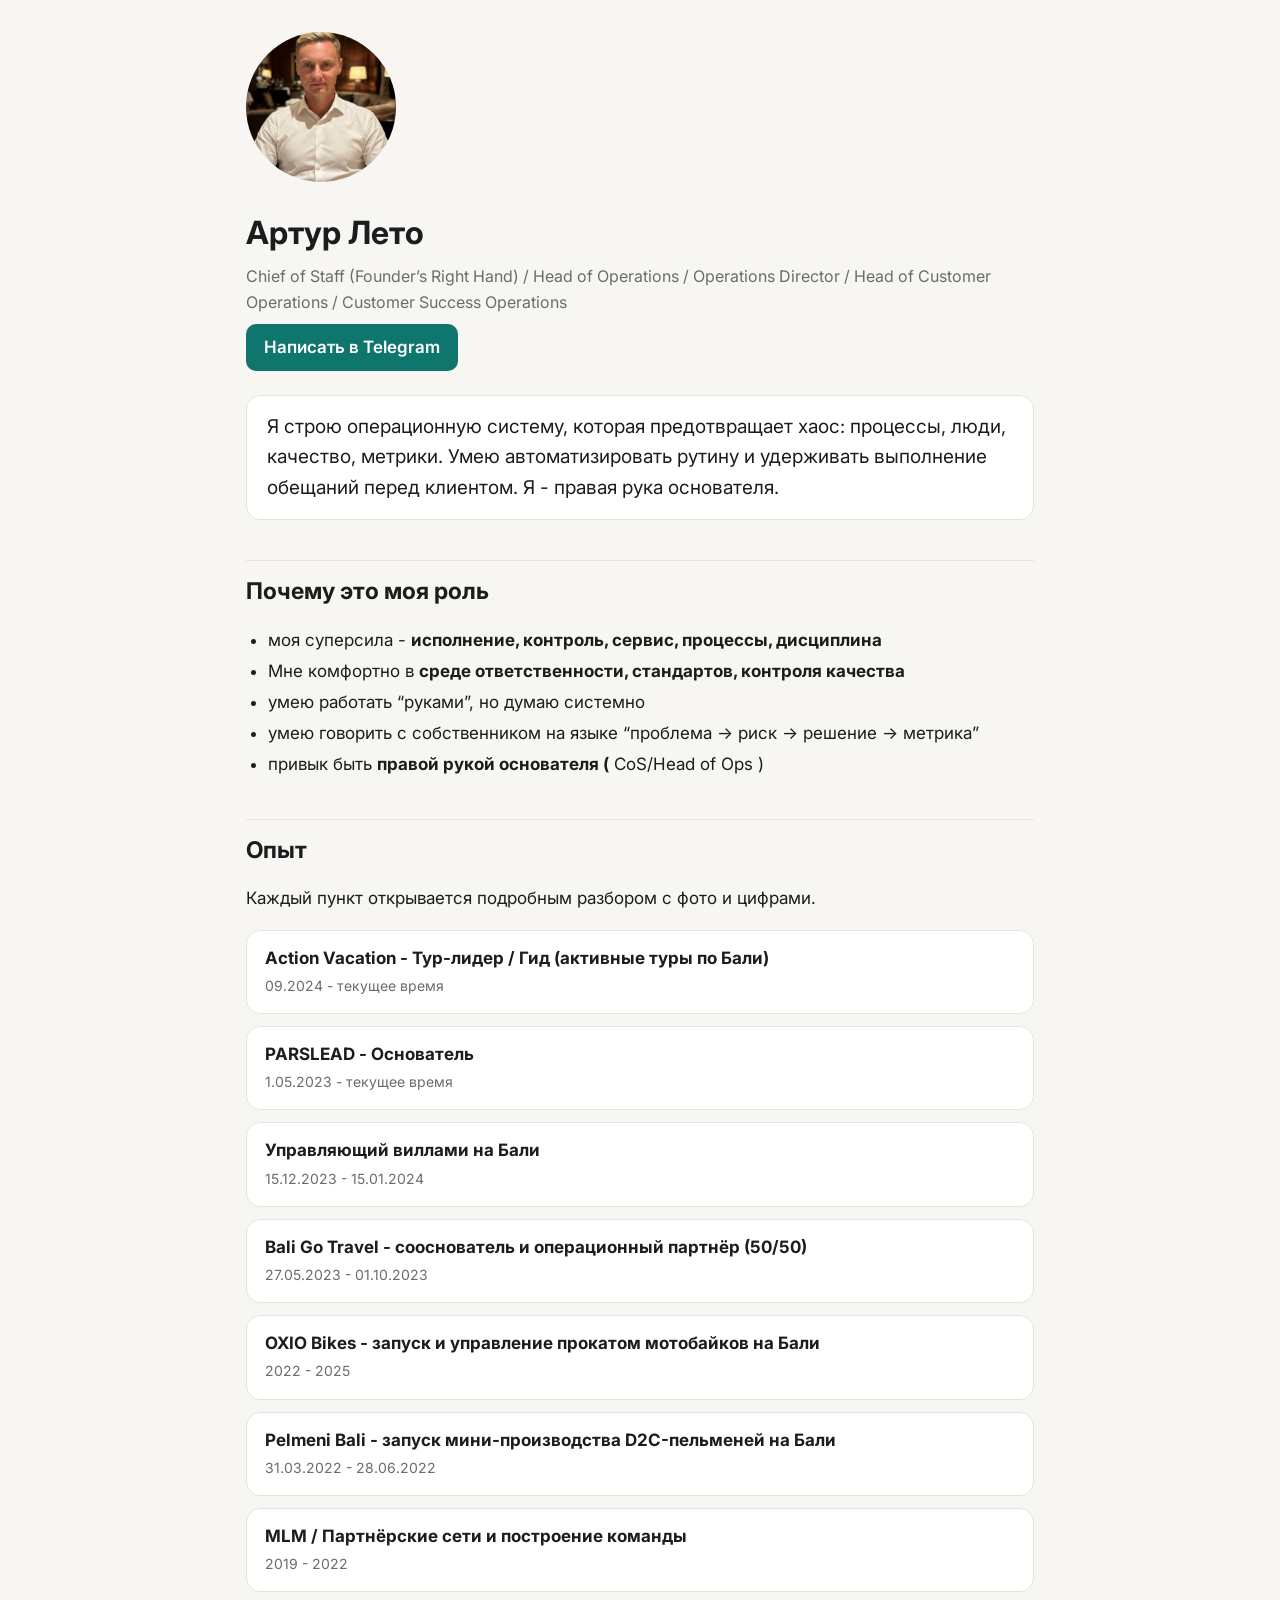
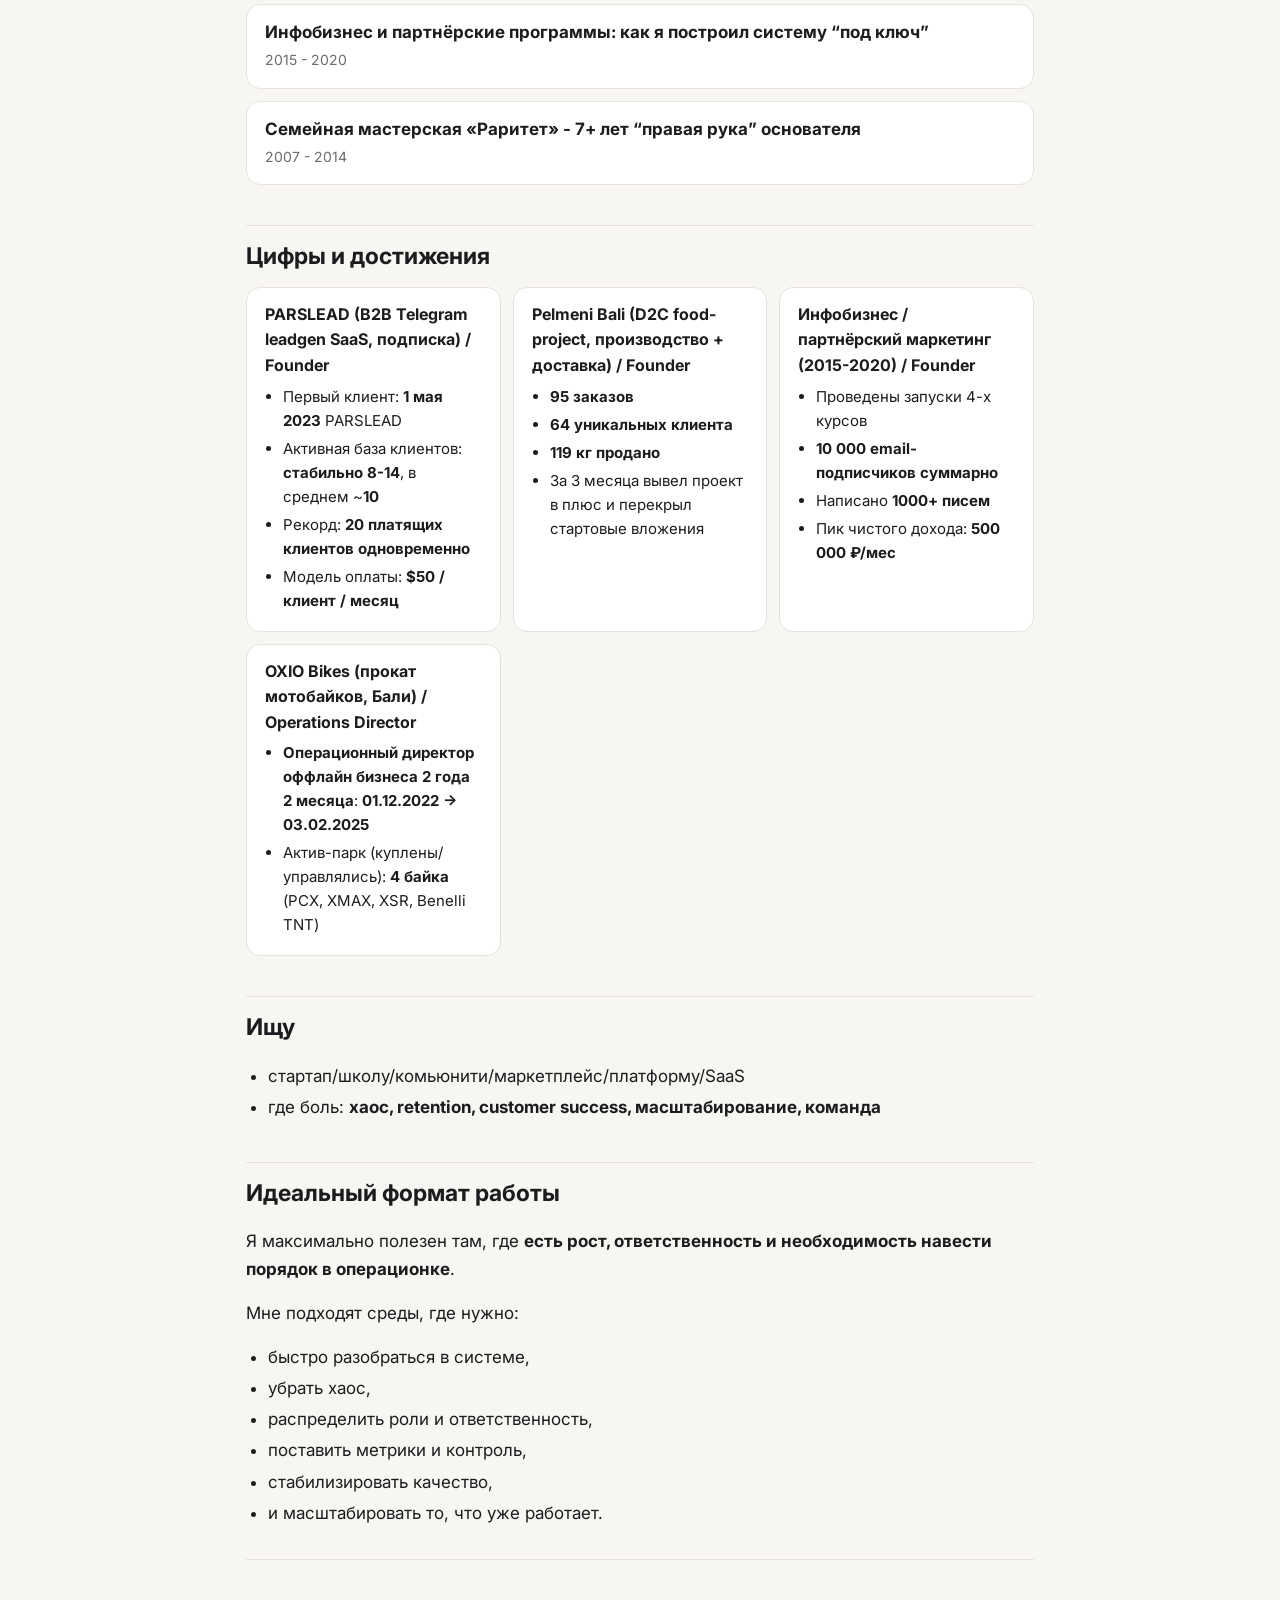
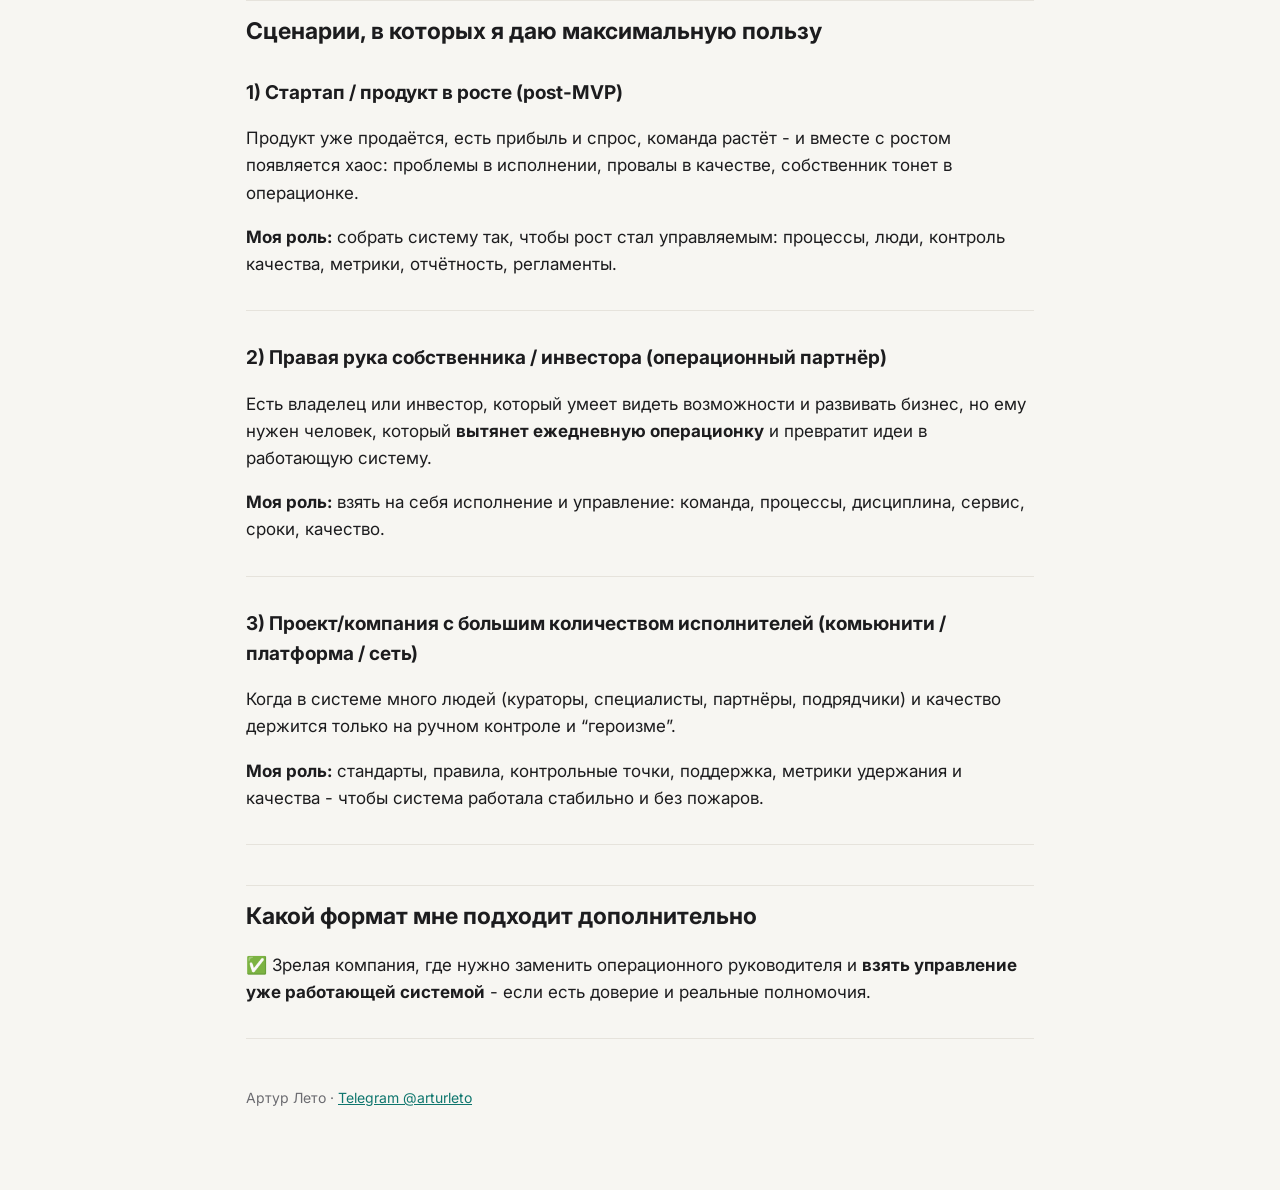
==== index.html @ 4fe7050a "Резюме Артура Лето: первая версия из Notion Co-Authored-By: Claude Opus 5.5 <noreply@anthropic.com>" ====
<!doctype html>
<html lang="ru"><head><meta charset="utf-8">
<meta name="viewport" content="width=device-width,initial-scale=1">
<meta name="robots" content="noindex,nofollow">
<title>Артур Лето · резюме</title>
<link rel="preconnect" href="https://fonts.googleapis.com">
<link href="https://fonts.googleapis.com/css2?family=Inter:wght@400;600;700&display=swap" rel="stylesheet">
<link rel="stylesheet" href="style.css">
</head><body><div class="wrap">

<div class="hero"><img src="img/photo.jpg" alt="Артур Лето">
<div><h1>Артур Лето</h1><div class="role">Chief of Staff (Founder’s Right Hand) / Head of Operations / Operations Director / Head of Customer Operations / Customer Success Operations</div>
<a class="btn" href="https://t.me/arturleto" target="_blank" rel="noopener">Написать в Telegram</a></div></div>
<p class="lead">Я строю операционную систему, которая предотвращает хаос: процессы, люди, качество, метрики. Умею автоматизировать рутину и удерживать выполнение обещаний перед клиентом. Я - правая рука основателя.</p>
<h2>Почему это моя роль</h2>
<ul>
<li>моя суперсила - <strong>исполнение, контроль, сервис, процессы, дисциплина</strong></li>
<li>Мне комфортно в <strong>среде ответственности, стандартов, контроля качества</strong></li>
<li>умею работать “руками”, но думаю системно</li>
<li>умею говорить с собственником на языке “проблема → риск → решение → метрика”</li>
<li>привык быть <strong>правой рукой основателя (</strong> CoS/Head of Ops )</li>
</ul>
<h2>Опыт</h2>
<p class="role">Каждый пункт открывается подробным разбором с фото и цифрами.</p>
<div class="cards"><a class="card" href="exp/action-vacation.html"><b>Action Vacation - Тур-лидер / Гид (активные туры по Бали)</b><span>09.2024 - текущее время</span></a><a class="card" href="exp/parslead.html"><b>PARSLEAD - Основатель</b><span>1.05.2023 - текущее время</span></a><a class="card" href="exp/villas.html"><b>Управляющий виллами на Бали</b><span>15.12.2023 - 15.01.2024</span></a><a class="card" href="exp/bali-go.html"><b>Bali Go Travel - сооснователь и операционный партнёр (50/50)</b><span>27.05.2023 - 01.10.2023</span></a><a class="card" href="exp/oxio-bikes.html"><b>OXIO Bikes - запуск и управление прокатом мотобайков на Бали</b><span>2022 - 2025</span></a><a class="card" href="exp/pelmeni.html"><b>Pelmeni Bali - запуск мини-производства D2C-пельменей на Бали</b><span>31.03.2022 - 28.06.2022</span></a><a class="card" href="exp/mlm.html"><b>MLM / Партнёрские сети и построение команды</b><span>2019 - 2022</span></a><a class="card" href="exp/infobiz.html"><b>Инфобизнес и партнёрские программы: как я построил систему “под ключ”</b><span>2015 - 2020</span></a><a class="card" href="exp/raritet.html"><b>Семейная мастерская «Раритет» - 7+ лет “правая рука” основателя</b><span>2007 - 2014</span></a></div>
<h2>Цифры и достижения</h2>
<div class="nums"><div class="num"><h3>PARSLEAD (B2B Telegram leadgen SaaS, подписка) / Founder</h3><ul>
<li>Первый клиент: <strong>1 мая 2023</strong> PARSLEAD</li>
<li>Активная база клиентов: <strong>стабильно 8-14</strong>, в среднем ~<strong>10</strong></li>
<li>Рекорд: <strong>20 платящих клиентов одновременно</strong></li>
<li>Модель оплаты: <strong>$50 / клиент / месяц</strong></li>
</ul></div><div class="num"><h3>Pelmeni Bali (D2C food-project, производство + доставка) / Founder</h3><ul>
<li><strong>95 заказов</strong></li>
<li><strong>64 уникальных клиента</strong></li>
<li><strong>119 кг продано</strong></li>
<li>За 3 месяца вывел проект в плюс и перекрыл стартовые вложения</li>
</ul></div><div class="num"><h3>Инфобизнес / партнёрский маркетинг (2015-2020) / Founder</h3><ul>
<li>Проведены запуски 4-х курсов</li>
<li><strong>10 000 email-подписчиков суммарно</strong></li>
<li>Написано <strong>1000+ писем</strong></li>
<li>Пик чистого дохода:  <strong>500 000 ₽/мес</strong></li>
</ul></div><div class="num"><h3>OXIO Bikes (прокат мотобайков, Бали) / Operations Director</h3><ul>
<li><strong>Операционный директор оффлайн бизнеса 2 года 2 месяца</strong>: <strong>01.12.2022 → 03.02.2025</strong></li>
<li>Актив-парк (куплены/управлялись): <strong>4 байка</strong> (PCX, XMAX, XSR, Benelli TNT)</li>
</ul></div></div>
<h2>Ищу</h2>
<ul>
<li>стартап/школу/комьюнити/маркетплейс/платформу/SaaS</li>
<li>где боль: <strong>хаос, retention, customer success, масштабирование, команда</strong></li>
</ul>
<h2>Идеальный формат работы</h2>
<p>Я максимально полезен там, где <strong>есть рост, ответственность и необходимость навести порядок в операционке</strong>.</p>
<p>Мне подходят среды, где нужно:</p>
<ul>
<li>быстро разобраться в системе,</li>
<li>убрать хаос,</li>
<li>распределить роли и ответственность,</li>
<li>поставить метрики и контроль,</li>
<li>стабилизировать качество,</li>
<li>и масштабировать то, что уже работает.</li>
</ul>
<hr />
<h2>Сценарии, в которых я даю максимальную пользу</h2>
<h3>1) Стартап / продукт в росте (post-MVP)</h3>
<p>Продукт уже продаётся, есть прибыль и спрос, команда растёт - и вместе с ростом появляется хаос: проблемы в исполнении, провалы в качестве, собственник тонет в операционке.</p>
<p><strong>Моя роль:</strong> собрать систему так, чтобы рост стал управляемым: процессы, люди, контроль качества, метрики, отчётность, регламенты.</p>
<hr />
<h3>2) Правая рука собственника / инвестора (операционный партнёр)</h3>
<p>Есть владелец или инвестор, который умеет видеть возможности и развивать бизнес, но ему нужен человек, который <strong>вытянет ежедневную операционку</strong> и превратит идеи в работающую систему.</p>
<p><strong>Моя роль:</strong> взять на себя исполнение и управление: команда, процессы, дисциплина, сервис, сроки, качество.</p>
<hr />
<h3>3) Проект/компания с большим количеством исполнителей (комьюнити / платформа / сеть)</h3>
<p>Когда в системе много людей (кураторы, специалисты, партнёры, подрядчики) и качество держится только на ручном контроле и “героизме”.</p>
<p><strong>Моя роль:</strong> стандарты, правила, контрольные точки, поддержка, метрики удержания и качества - чтобы система работала стабильно и без пожаров.</p>
<hr />
<h2>Какой формат мне подходит дополнительно</h2>
<p>✅ Зрелая компания, где нужно заменить операционного руководителя и <strong>взять управление уже работающей системой</strong> - если есть доверие и реальные полномочия.</p>
<hr />

<footer>Артур Лето · <a href="https://t.me/arturleto" target="_blank" rel="noopener">Telegram @arturleto</a></footer>
</div></body></html>
---- style.css ----
:root{--bg:#f7f6f2;--card:#fff;--ink:#1c1c1e;--muted:#6b6b70;--line:#e6e3dc;--acc:#0f766e;--acc-soft:#e3f2ef}
@media (prefers-color-scheme:dark){:root{--bg:#121214;--card:#1c1c1f;--ink:#ececec;--muted:#9b9ba1;--line:#2c2c30;--acc:#2dd4bf;--acc-soft:#133a36}}
*{box-sizing:border-box}
html,body{overflow-x:hidden}
body{margin:0;overflow-wrap:anywhere;background:var(--bg);color:var(--ink);font:17px/1.6 Inter,system-ui,-apple-system,sans-serif}
.wrap{max-width:820px;margin:0 auto;padding:24px 16px 80px}
a{color:var(--acc)}
img{max-width:100%;height:auto;border-radius:12px;display:block;margin:16px auto}
h1{font-size:32px;line-height:1.2;margin:8px 0 12px}
h2{font-size:23px;margin:40px 0 12px;padding-top:12px;border-top:1px solid var(--line)}
h3{font-size:19px;margin:28px 0 8px}
ul{padding-left:22px}li{margin:4px 0}
blockquote{margin:16px 0;padding:8px 16px;border-left:3px solid var(--acc);background:var(--acc-soft);border-radius:0 8px 8px 0}
hr{border:0;border-top:1px solid var(--line);margin:32px 0}
.back{display:inline-block;margin-bottom:8px;text-decoration:none;font-size:15px}
.hero{display:flex;gap:24px;align-items:center;flex-wrap:wrap;margin:8px 0 24px}
.hero img{width:150px;height:150px;object-fit:cover;border-radius:50%;margin:0}
.hero .role{color:var(--muted);font-size:16px}
.btn{display:inline-block;background:var(--acc);color:#fff;padding:10px 18px;border-radius:10px;text-decoration:none;font-weight:600;margin:8px 8px 0 0}
@media (prefers-color-scheme:dark){.btn{color:#062421}}
.lead{font-size:19px;background:var(--card);border:1px solid var(--line);padding:16px 20px;border-radius:14px}
.cards{display:grid;gap:12px}
.card{display:block;background:var(--card);border:1px solid var(--line);border-radius:14px;padding:14px 18px;text-decoration:none;color:var(--ink)}
.card:hover{border-color:var(--acc)}
.card b{display:block;font-size:17px}
.card span{color:var(--muted);font-size:14px}
.nums{display:grid;grid-template-columns:repeat(auto-fit,minmax(min(220px,100%),1fr));gap:12px}
.num{background:var(--card);border:1px solid var(--line);border-radius:14px;padding:14px 18px}
.num h3{margin:0 0 6px;font-size:16px}
.num ul{margin:0;padding-left:18px;font-size:15px}
footer{margin-top:48px;color:var(--muted);font-size:14px}
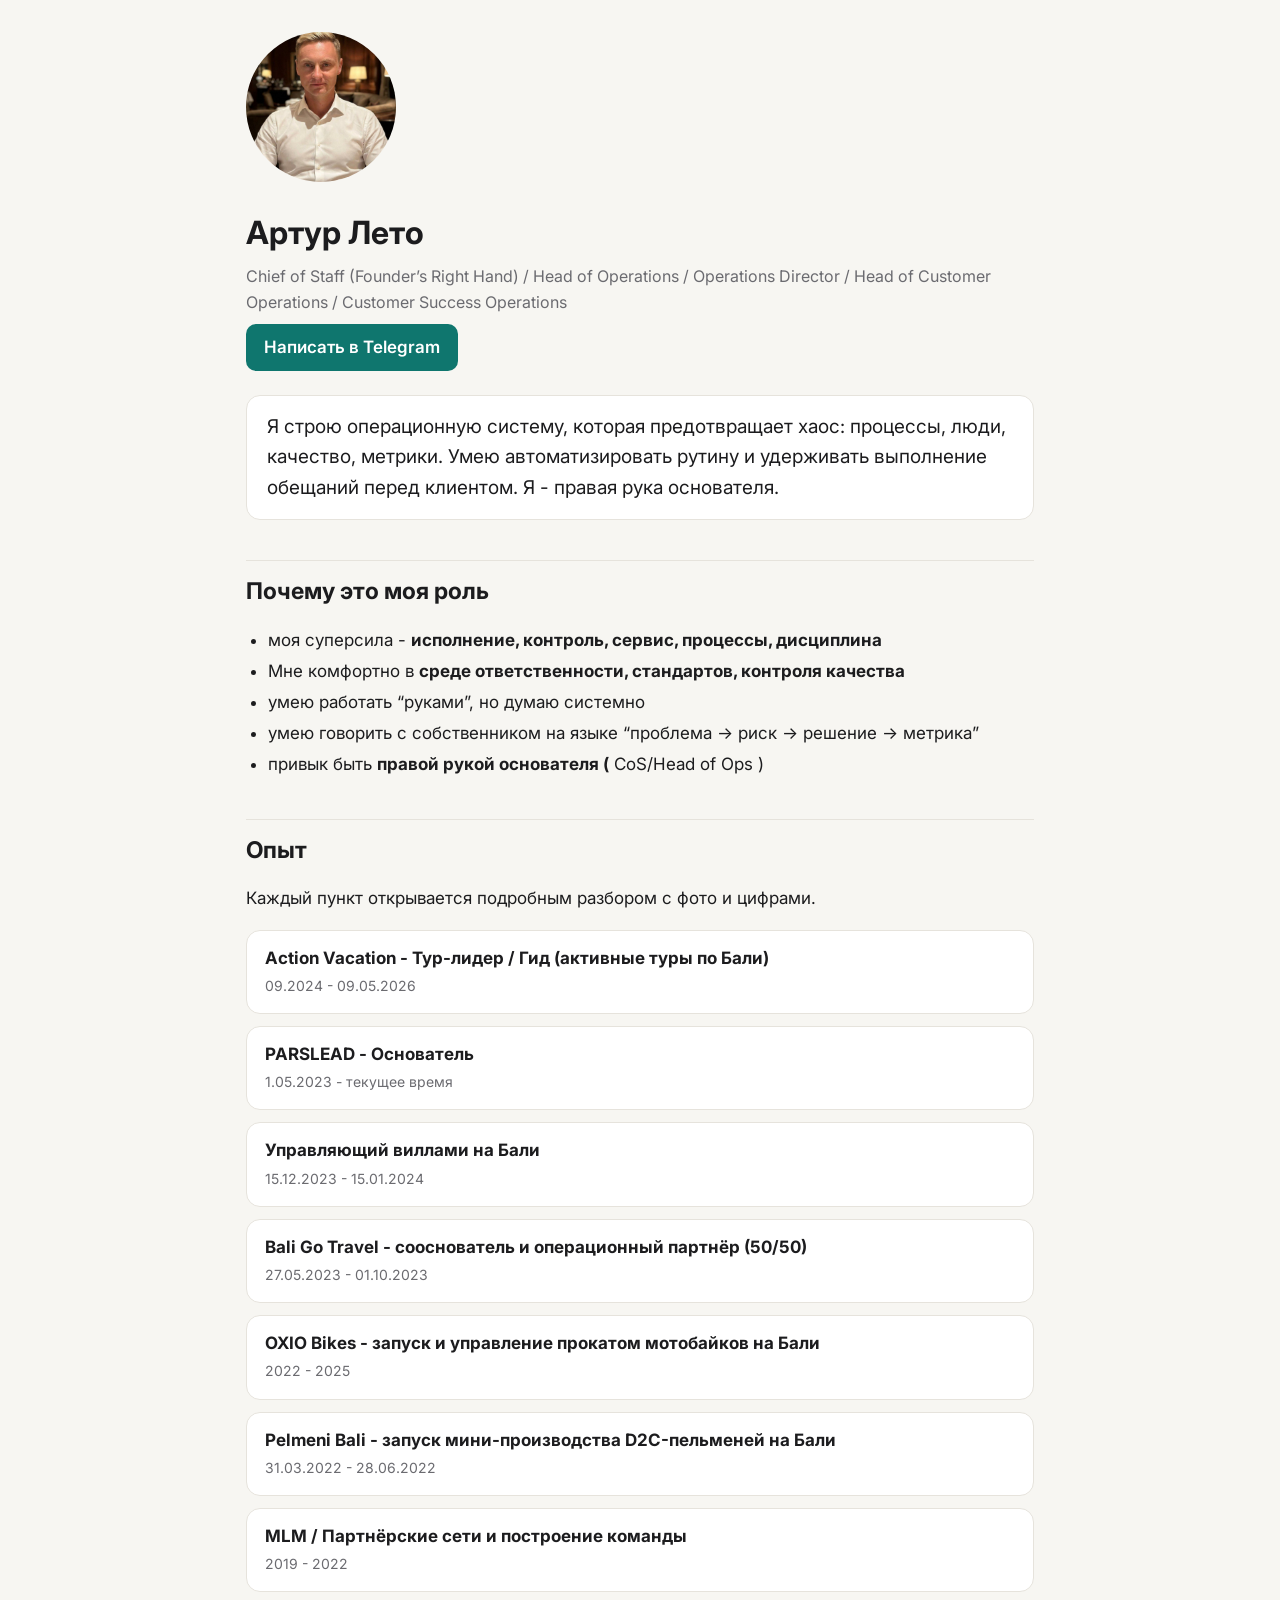
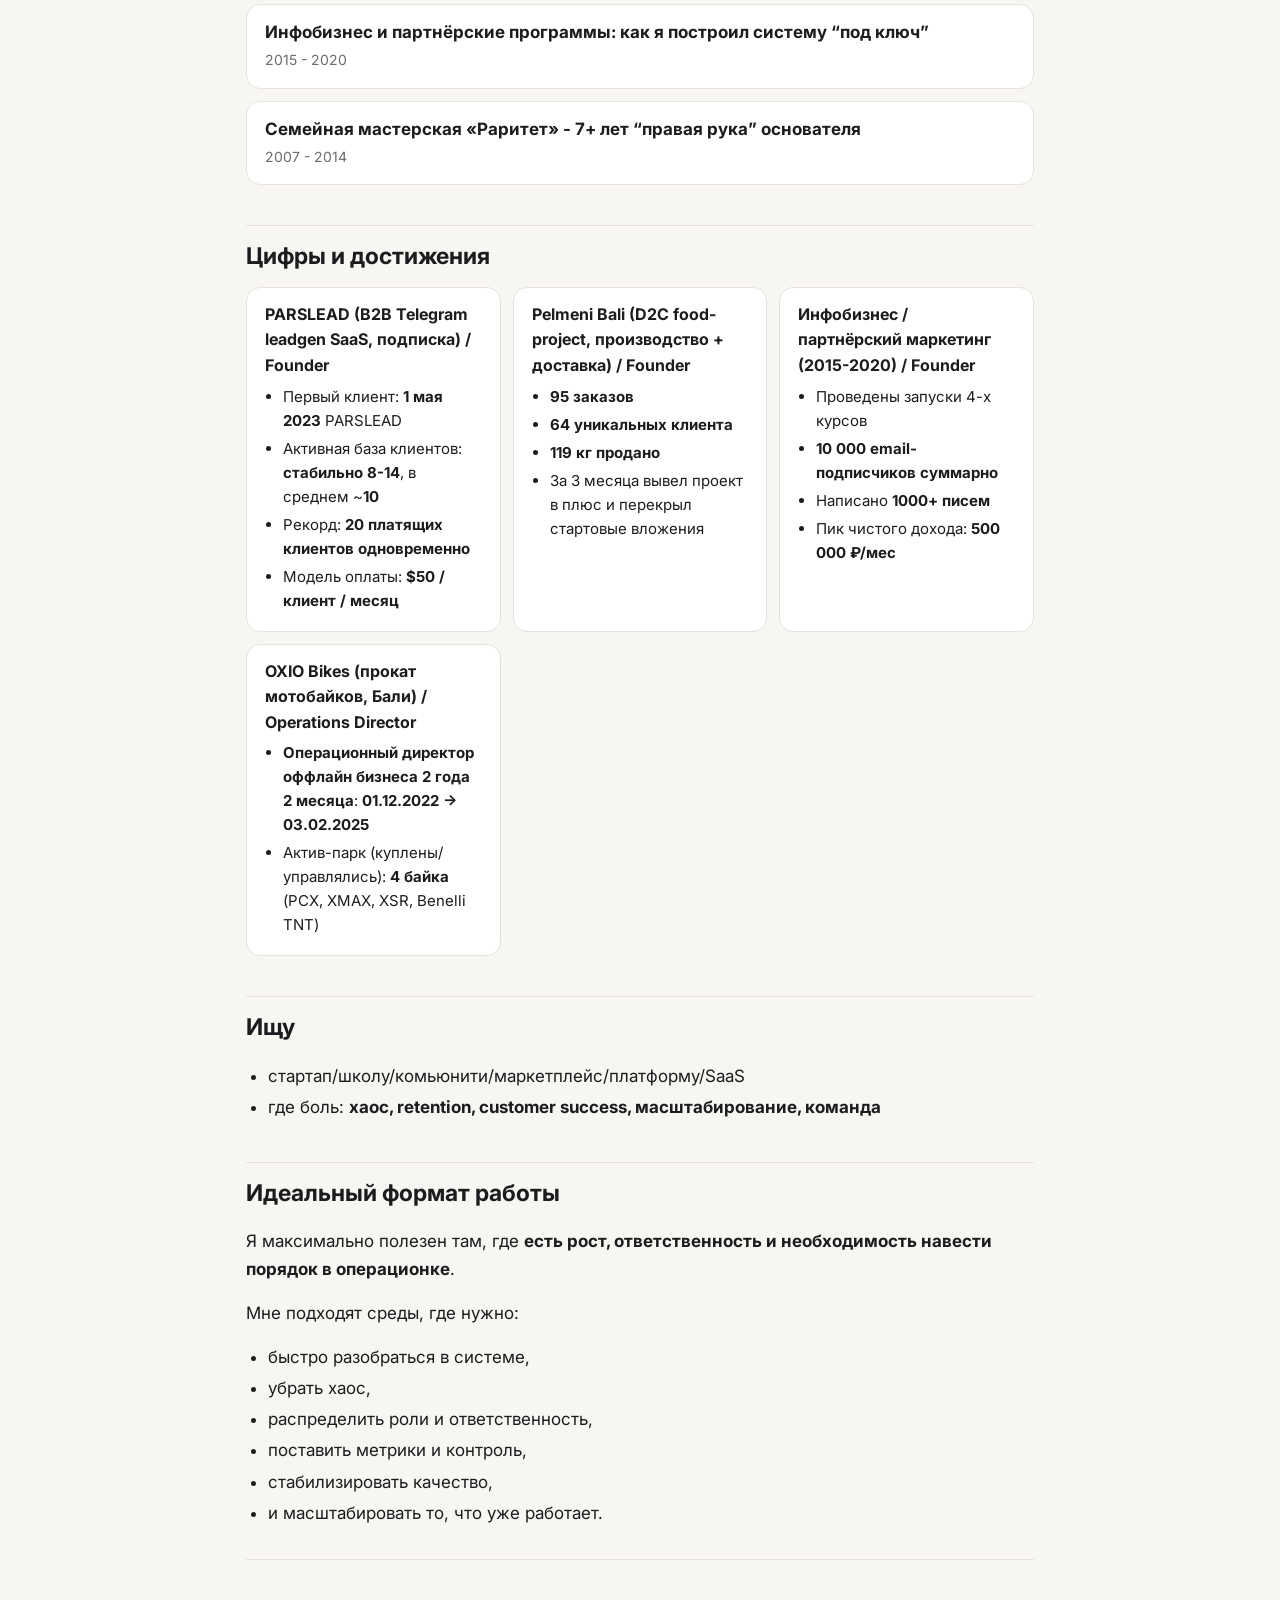
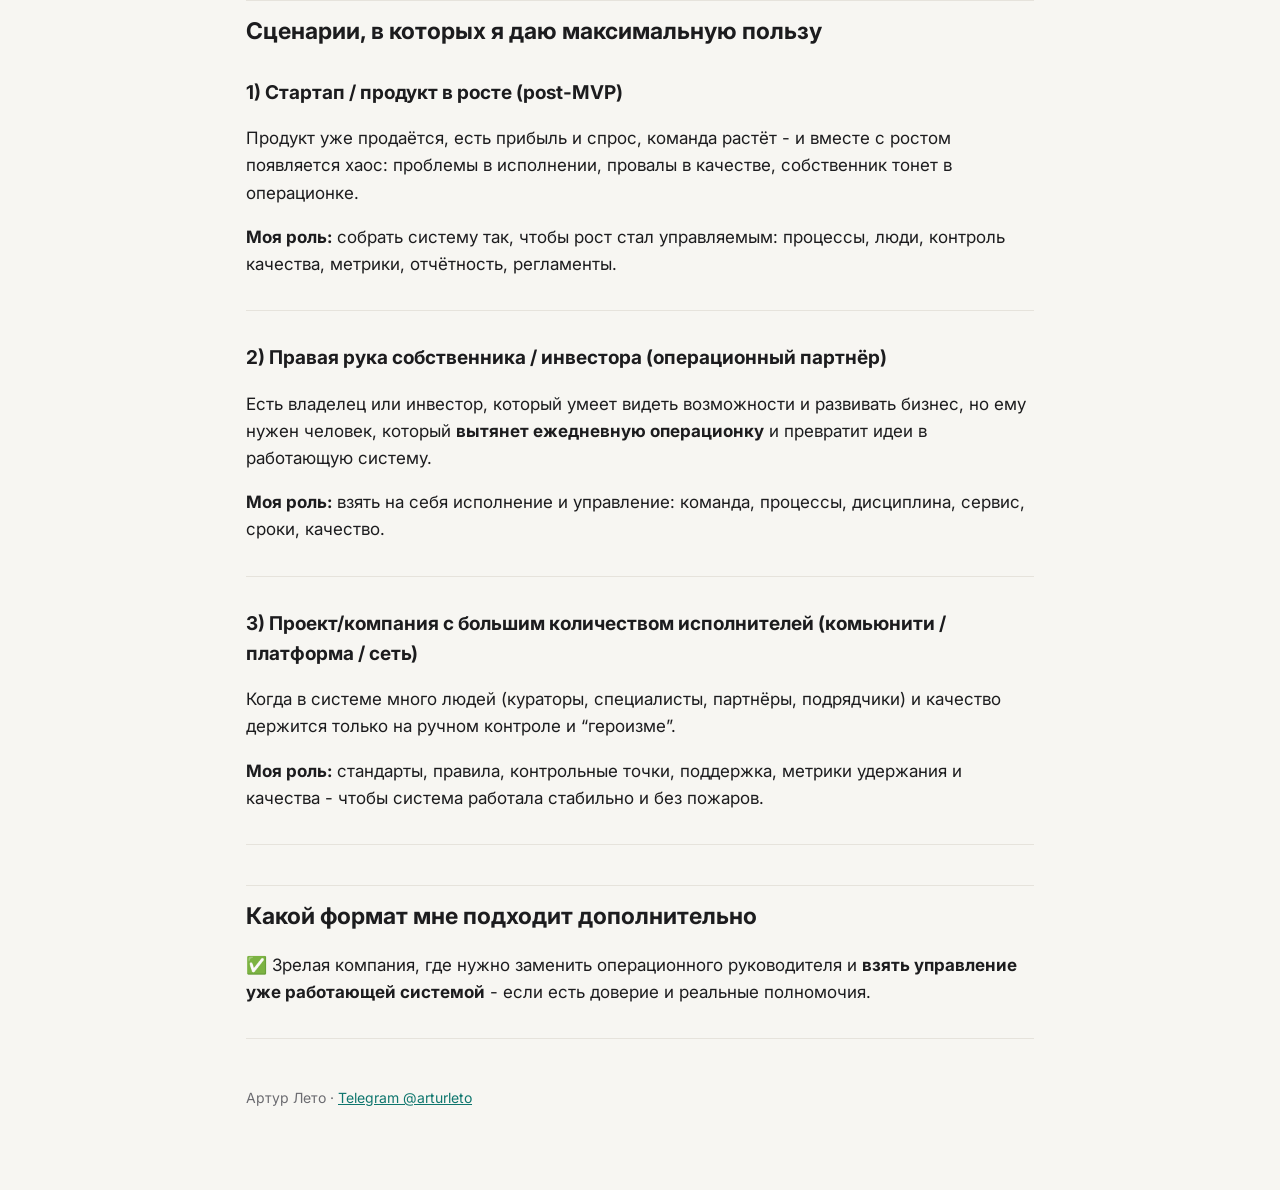
==== commit 4df81c91: "Action Vacation: окончание 09.05.2026, цифры компании, прощальный пост Co-Authored-By: Claude Opus 5" ====
--- a/index.html
+++ b/index.html
@@ -22,7 +22,7 @@
 </ul>
 <h2>Опыт</h2>
 <p class="role">Каждый пункт открывается подробным разбором с фото и цифрами.</p>
-<div class="cards"><a class="card" href="exp/action-vacation.html"><b>Action Vacation - Тур-лидер / Гид (активные туры по Бали)</b><span>09.2024 - текущее время</span></a><a class="card" href="exp/parslead.html"><b>PARSLEAD - Основатель</b><span>1.05.2023 - текущее время</span></a><a class="card" href="exp/villas.html"><b>Управляющий виллами на Бали</b><span>15.12.2023 - 15.01.2024</span></a><a class="card" href="exp/bali-go.html"><b>Bali Go Travel - сооснователь и операционный партнёр (50/50)</b><span>27.05.2023 - 01.10.2023</span></a><a class="card" href="exp/oxio-bikes.html"><b>OXIO Bikes - запуск и управление прокатом мотобайков на Бали</b><span>2022 - 2025</span></a><a class="card" href="exp/pelmeni.html"><b>Pelmeni Bali - запуск мини-производства D2C-пельменей на Бали</b><span>31.03.2022 - 28.06.2022</span></a><a class="card" href="exp/mlm.html"><b>MLM / Партнёрские сети и построение команды</b><span>2019 - 2022</span></a><a class="card" href="exp/infobiz.html"><b>Инфобизнес и партнёрские программы: как я построил систему “под ключ”</b><span>2015 - 2020</span></a><a class="card" href="exp/raritet.html"><b>Семейная мастерская «Раритет» - 7+ лет “правая рука” основателя</b><span>2007 - 2014</span></a></div>
+<div class="cards"><a class="card" href="exp/action-vacation.html"><b>Action Vacation - Тур-лидер / Гид (активные туры по Бали)</b><span>09.2024 - 09.05.2026</span></a><a class="card" href="exp/parslead.html"><b>PARSLEAD - Основатель</b><span>1.05.2023 - текущее время</span></a><a class="card" href="exp/villas.html"><b>Управляющий виллами на Бали</b><span>15.12.2023 - 15.01.2024</span></a><a class="card" href="exp/bali-go.html"><b>Bali Go Travel - сооснователь и операционный партнёр (50/50)</b><span>27.05.2023 - 01.10.2023</span></a><a class="card" href="exp/oxio-bikes.html"><b>OXIO Bikes - запуск и управление прокатом мотобайков на Бали</b><span>2022 - 2025</span></a><a class="card" href="exp/pelmeni.html"><b>Pelmeni Bali - запуск мини-производства D2C-пельменей на Бали</b><span>31.03.2022 - 28.06.2022</span></a><a class="card" href="exp/mlm.html"><b>MLM / Партнёрские сети и построение команды</b><span>2019 - 2022</span></a><a class="card" href="exp/infobiz.html"><b>Инфобизнес и партнёрские программы: как я построил систему “под ключ”</b><span>2015 - 2020</span></a><a class="card" href="exp/raritet.html"><b>Семейная мастерская «Раритет» - 7+ лет “правая рука” основателя</b><span>2007 - 2014</span></a></div>
 <h2>Цифры и достижения</h2>
 <div class="nums"><div class="num"><h3>PARSLEAD (B2B Telegram leadgen SaaS, подписка) / Founder</h3><ul>
 <li>Первый клиент: <strong>1 мая 2023</strong> PARSLEAD</li>
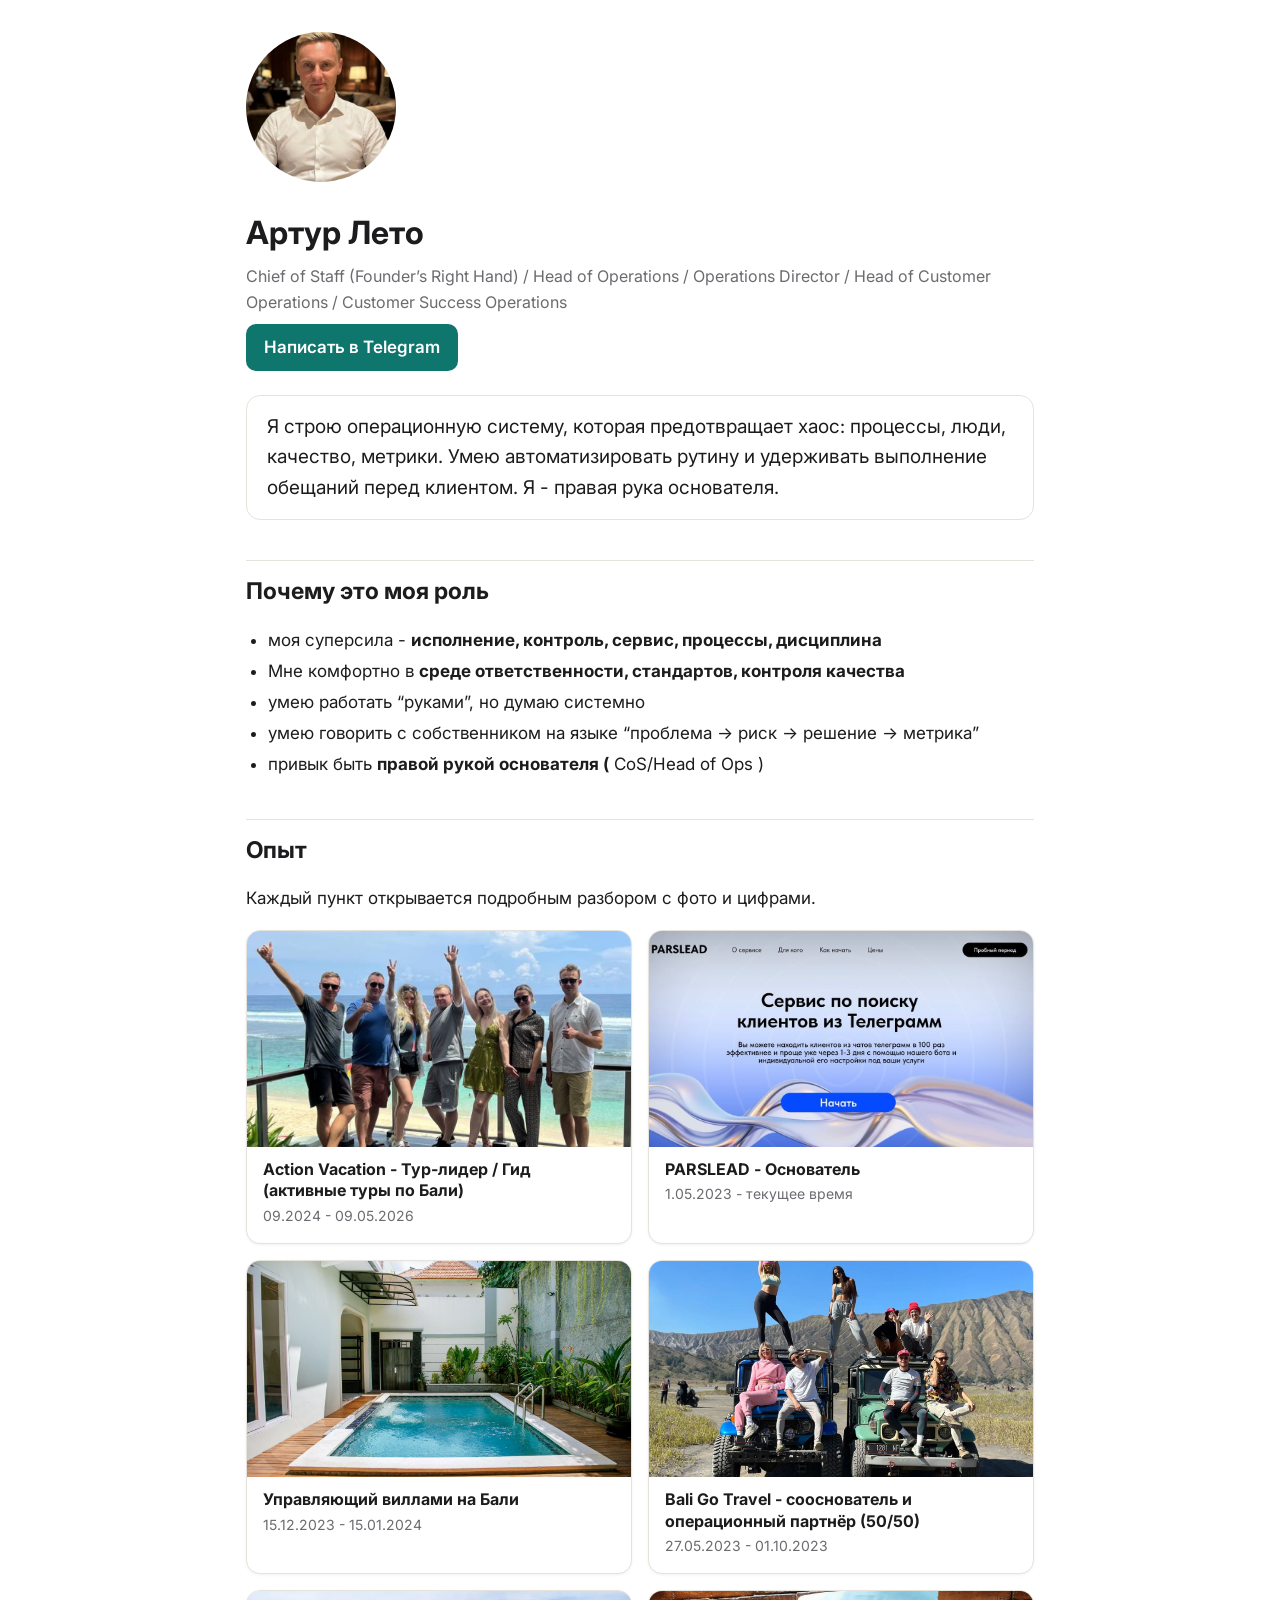
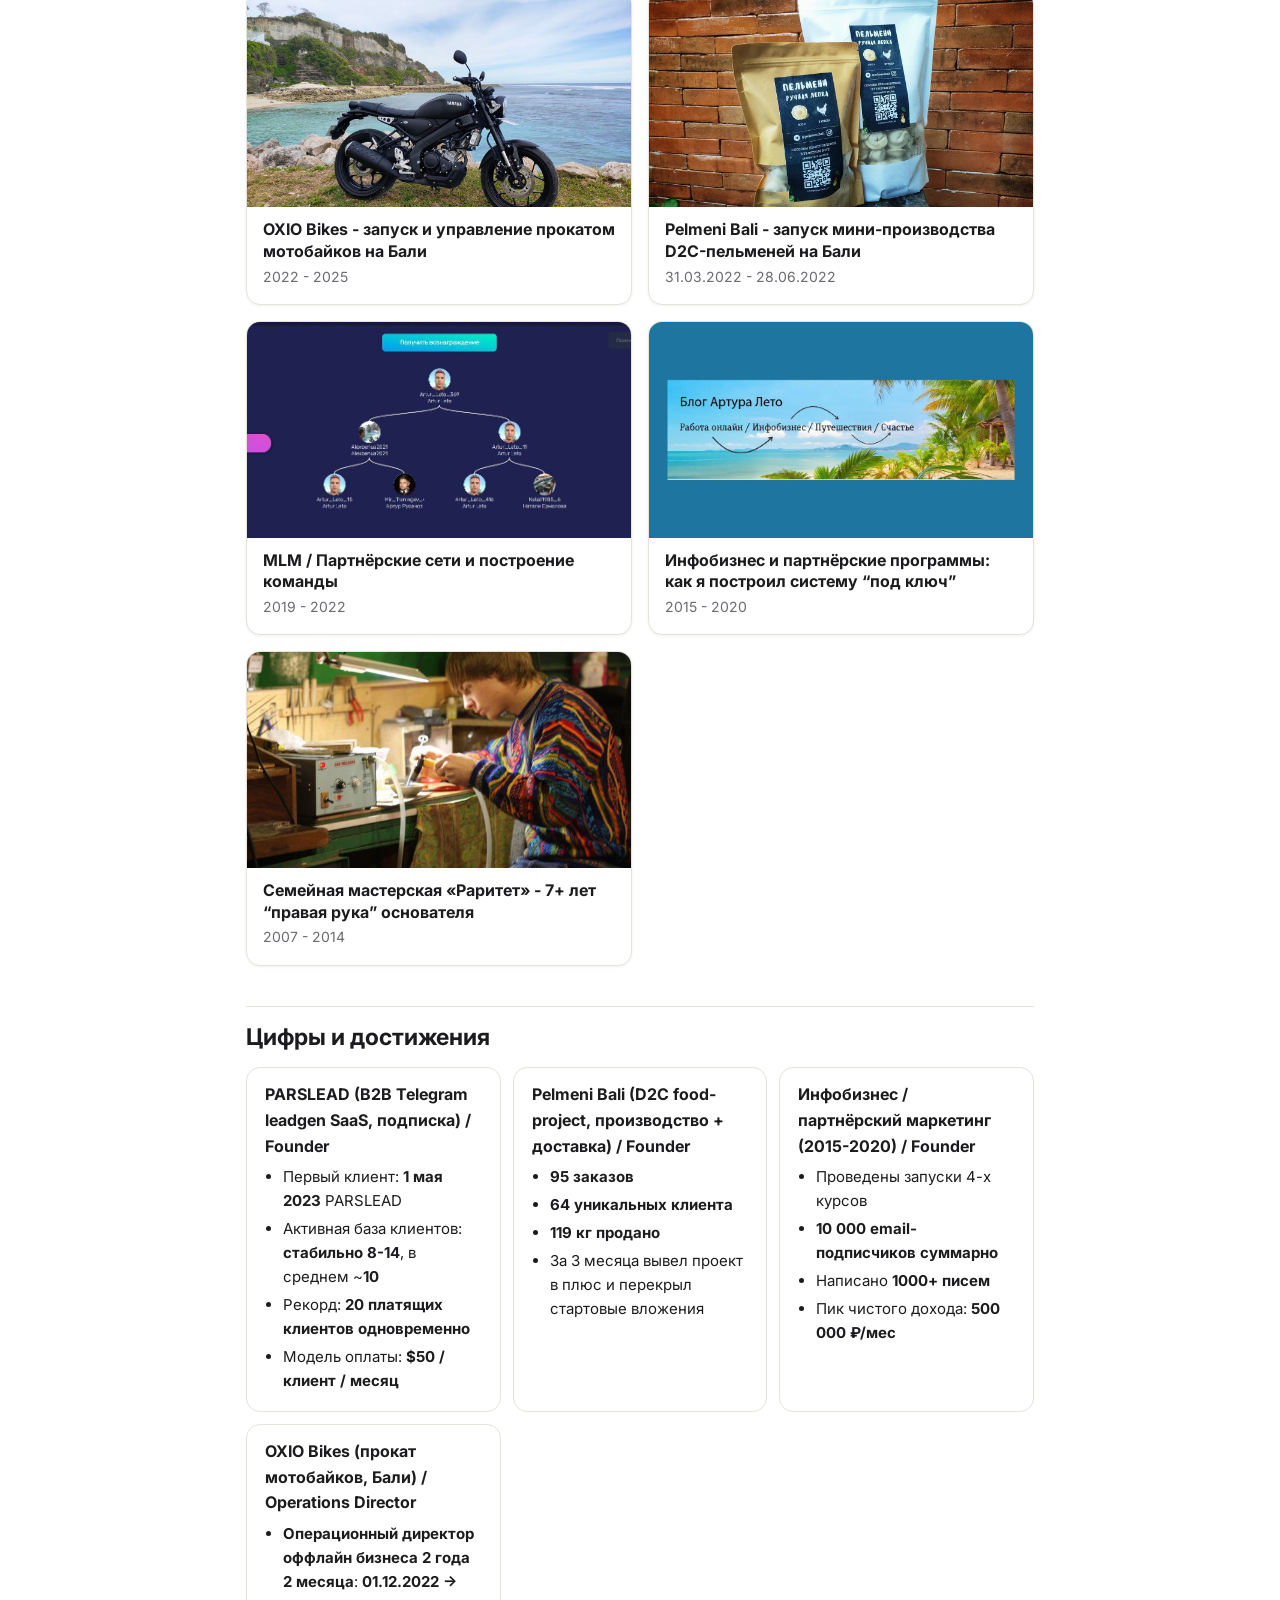
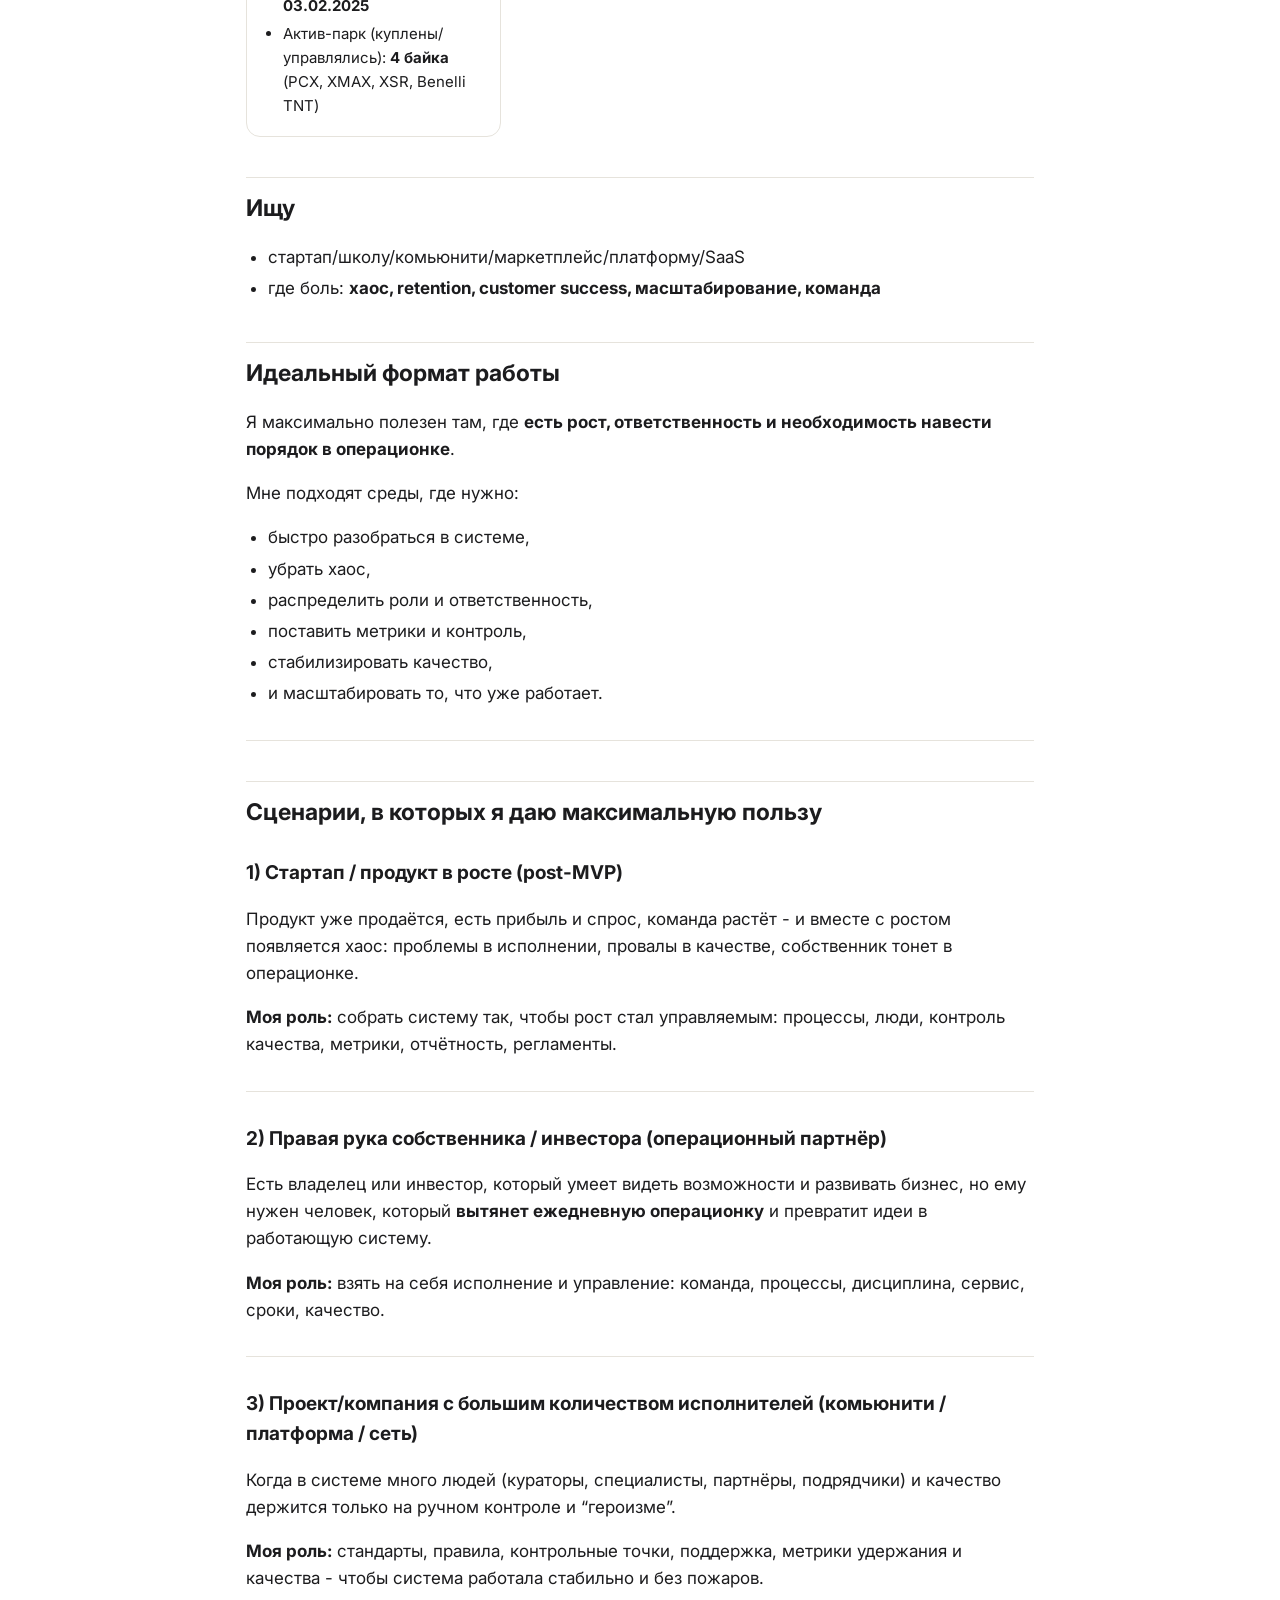
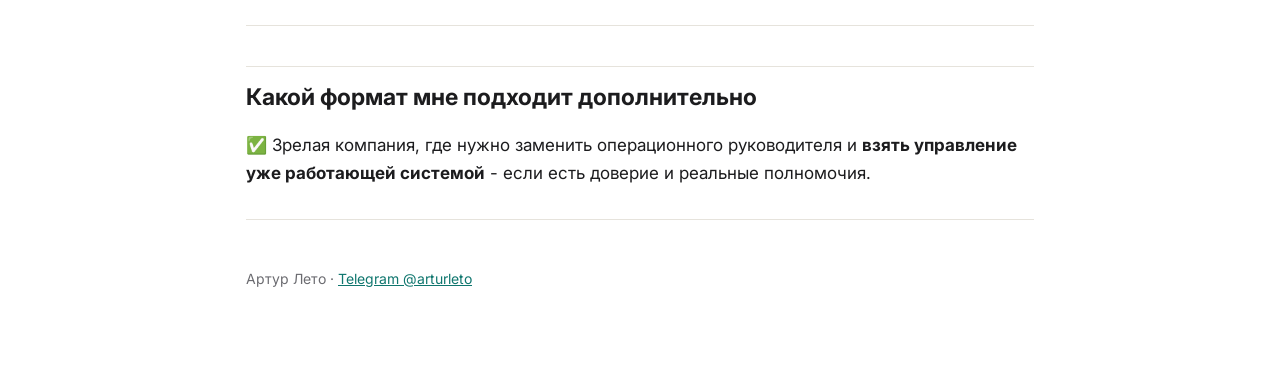
==== commit 2a1e600a: "Белый фон, превью карточек, кнопка возврата внизу, правки Pelmeni и инфобизнеса Co-Authored-By: Clau" ====
--- a/index.html
+++ b/index.html
@@ -22,7 +22,7 @@
 </ul>
 <h2>Опыт</h2>
 <p class="role">Каждый пункт открывается подробным разбором с фото и цифрами.</p>
-<div class="cards"><a class="card" href="exp/action-vacation.html"><b>Action Vacation - Тур-лидер / Гид (активные туры по Бали)</b><span>09.2024 - 09.05.2026</span></a><a class="card" href="exp/parslead.html"><b>PARSLEAD - Основатель</b><span>1.05.2023 - текущее время</span></a><a class="card" href="exp/villas.html"><b>Управляющий виллами на Бали</b><span>15.12.2023 - 15.01.2024</span></a><a class="card" href="exp/bali-go.html"><b>Bali Go Travel - сооснователь и операционный партнёр (50/50)</b><span>27.05.2023 - 01.10.2023</span></a><a class="card" href="exp/oxio-bikes.html"><b>OXIO Bikes - запуск и управление прокатом мотобайков на Бали</b><span>2022 - 2025</span></a><a class="card" href="exp/pelmeni.html"><b>Pelmeni Bali - запуск мини-производства D2C-пельменей на Бали</b><span>31.03.2022 - 28.06.2022</span></a><a class="card" href="exp/mlm.html"><b>MLM / Партнёрские сети и построение команды</b><span>2019 - 2022</span></a><a class="card" href="exp/infobiz.html"><b>Инфобизнес и партнёрские программы: как я построил систему “под ключ”</b><span>2015 - 2020</span></a><a class="card" href="exp/raritet.html"><b>Семейная мастерская «Раритет» - 7+ лет “правая рука” основателя</b><span>2007 - 2014</span></a></div>
+<div class="cards"><a class="card" href="exp/action-vacation.html"><img src="img/action-vacation/24.jpg" alt="" loading="lazy"><div class="t"><b>Action Vacation - Тур-лидер / Гид (активные туры по Бали)</b><span>09.2024 - 09.05.2026</span></div></a><a class="card" href="exp/parslead.html"><img src="img/parslead/01.jpg" alt="" loading="lazy"><div class="t"><b>PARSLEAD - Основатель</b><span>1.05.2023 - текущее время</span></div></a><a class="card" href="exp/villas.html"><img src="img/villas/09.jpg" alt="" loading="lazy"><div class="t"><b>Управляющий виллами на Бали</b><span>15.12.2023 - 15.01.2024</span></div></a><a class="card" href="exp/bali-go.html"><img src="img/bali-go/03.jpg" alt="" loading="lazy"><div class="t"><b>Bali Go Travel - сооснователь и операционный партнёр (50/50)</b><span>27.05.2023 - 01.10.2023</span></div></a><a class="card" href="exp/oxio-bikes.html"><img src="img/oxio-bikes/06.jpg" alt="" loading="lazy"><div class="t"><b>OXIO Bikes - запуск и управление прокатом мотобайков на Бали</b><span>2022 - 2025</span></div></a><a class="card" href="exp/pelmeni.html"><img src="img/pelmeni/02.jpg" alt="" loading="lazy"><div class="t"><b>Pelmeni Bali - запуск мини-производства D2C-пельменей на Бали</b><span>31.03.2022 - 28.06.2022</span></div></a><a class="card" href="exp/mlm.html"><img src="img/mlm/01.jpg" alt="" loading="lazy"><div class="t"><b>MLM / Партнёрские сети и построение команды</b><span>2019 - 2022</span></div></a><a class="card" href="exp/infobiz.html"><img src="img/thumbs/infobiz_blog.jpg" alt="" loading="lazy"><div class="t"><b>Инфобизнес и партнёрские программы: как я построил систему “под ключ”</b><span>2015 - 2020</span></div></a><a class="card" href="exp/raritet.html"><img src="img/raritet/03.jpg" alt="" loading="lazy"><div class="t"><b>Семейная мастерская «Раритет» - 7+ лет “правая рука” основателя</b><span>2007 - 2014</span></div></a></div>
 <h2>Цифры и достижения</h2>
 <div class="nums"><div class="num"><h3>PARSLEAD (B2B Telegram leadgen SaaS, подписка) / Founder</h3><ul>
 <li>Первый клиент: <strong>1 мая 2023</strong> PARSLEAD</li>
--- a/style.css
+++ b/style.css
@@ -1,5 +1,5 @@
 
-:root{--bg:#f7f6f2;--card:#fff;--ink:#1c1c1e;--muted:#6b6b70;--line:#e6e3dc;--acc:#0f766e;--acc-soft:#e3f2ef}
+:root{--bg:#ffffff;--card:#fff;--ink:#1c1c1e;--muted:#6b6b70;--line:#e6e3dc;--acc:#0f766e;--acc-soft:#e3f2ef}
 @media (prefers-color-scheme:dark){:root{--bg:#121214;--card:#1c1c1f;--ink:#ececec;--muted:#9b9ba1;--line:#2c2c30;--acc:#2dd4bf;--acc-soft:#133a36}}
 *{box-sizing:border-box}
 html,body{overflow-x:hidden}
@@ -20,11 +20,15 @@
 .btn{display:inline-block;background:var(--acc);color:#fff;padding:10px 18px;border-radius:10px;text-decoration:none;font-weight:600;margin:8px 8px 0 0}
 @media (prefers-color-scheme:dark){.btn{color:#062421}}
 .lead{font-size:19px;background:var(--card);border:1px solid var(--line);padding:16px 20px;border-radius:14px}
-.cards{display:grid;gap:12px}
-.card{display:block;background:var(--card);border:1px solid var(--line);border-radius:14px;padding:14px 18px;text-decoration:none;color:var(--ink)}
+.cards{display:grid;grid-template-columns:repeat(auto-fill,minmax(min(260px,100%),1fr));gap:16px}
+.card{display:flex;flex-direction:column;background:var(--card);border:1px solid var(--line);border-radius:14px;overflow:hidden;text-decoration:none;color:var(--ink);box-shadow:0 1px 3px rgba(0,0,0,.06)}
 .card:hover{border-color:var(--acc)}
-.card b{display:block;font-size:17px}
+.card img{width:100%;aspect-ratio:16/9;object-fit:cover;border-radius:0;margin:0}
+.card .t{padding:12px 16px 14px}
+.card b{display:block;font-size:16px;line-height:1.35}
 .card span{color:var(--muted);font-size:14px}
+.btn-big{display:block;text-align:center;background:var(--acc);color:#fff;padding:16px;border-radius:12px;text-decoration:none;font-weight:700;font-size:18px;margin:48px 0 0}
+@media (prefers-color-scheme:dark){.btn-big{color:#062421}}
 .nums{display:grid;grid-template-columns:repeat(auto-fit,minmax(min(220px,100%),1fr));gap:12px}
 .num{background:var(--card);border:1px solid var(--line);border-radius:14px;padding:14px 18px}
 .num h3{margin:0 0 6px;font-size:16px}
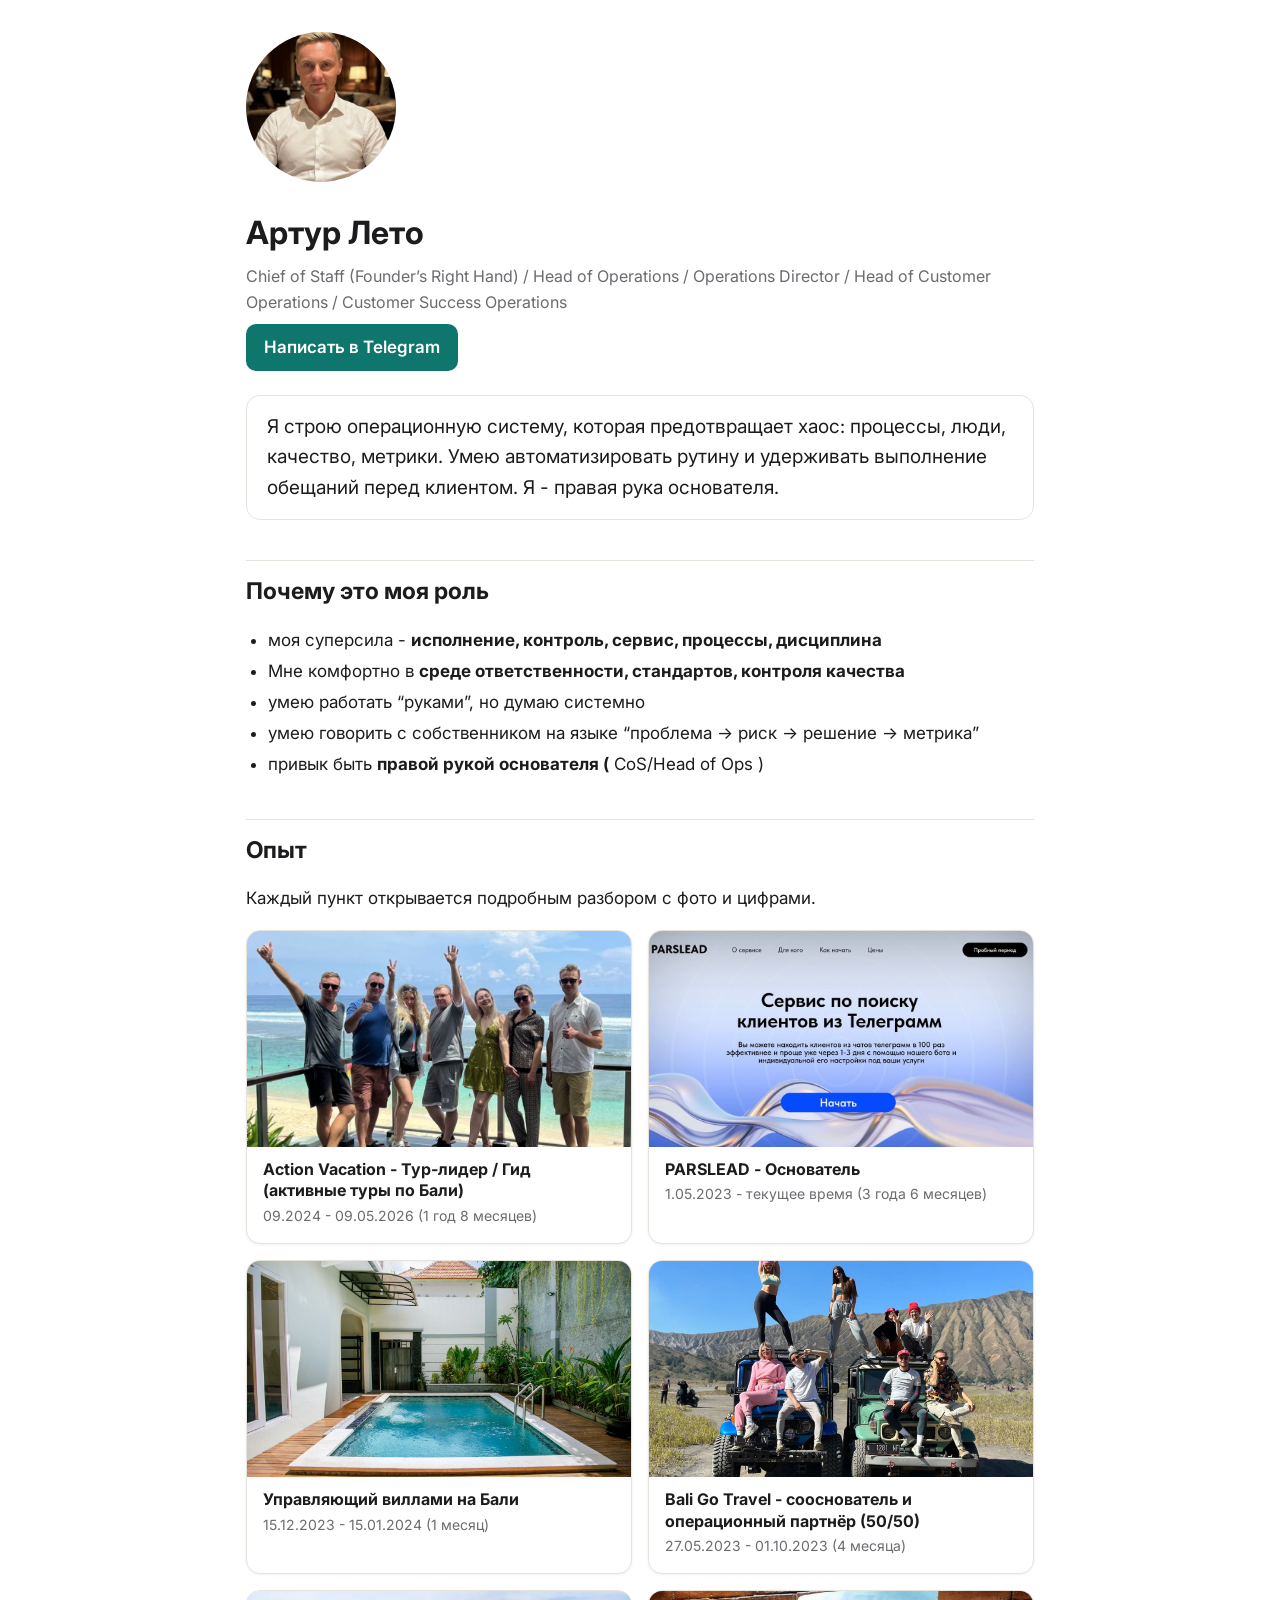
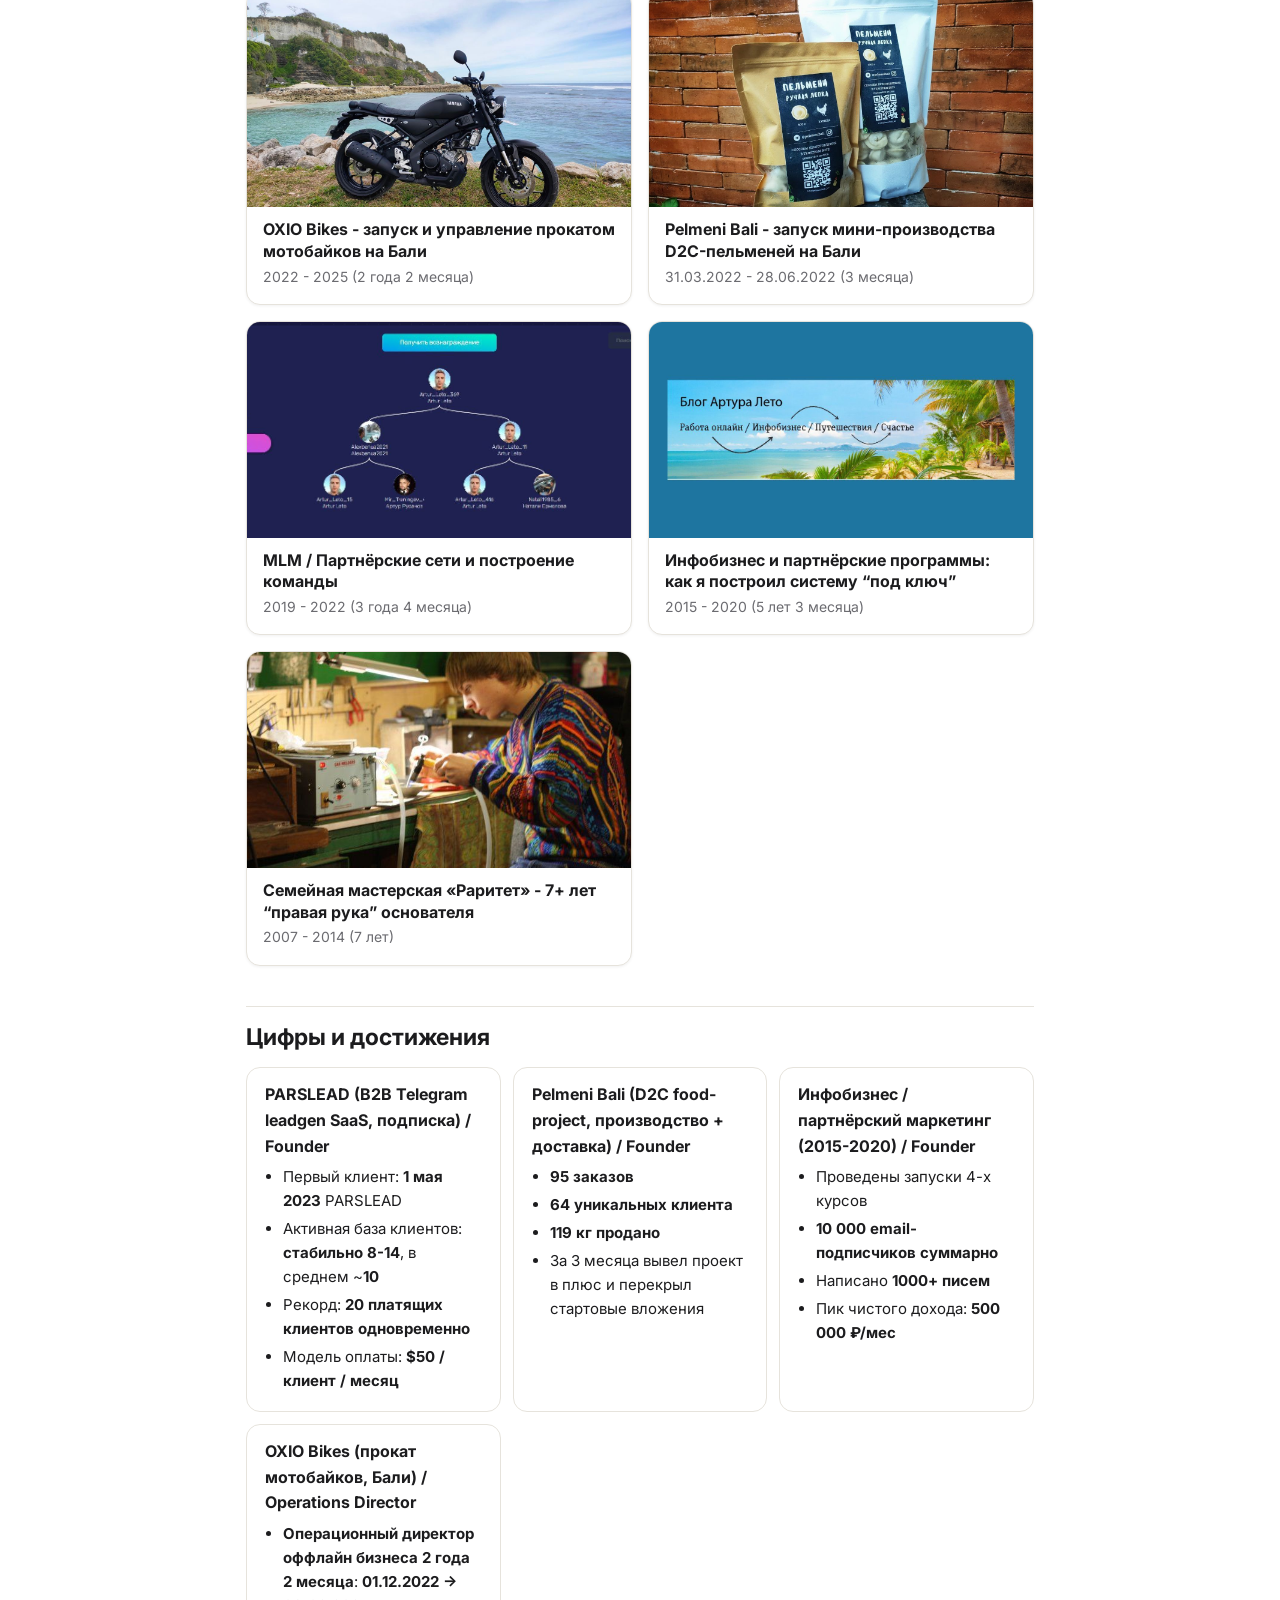
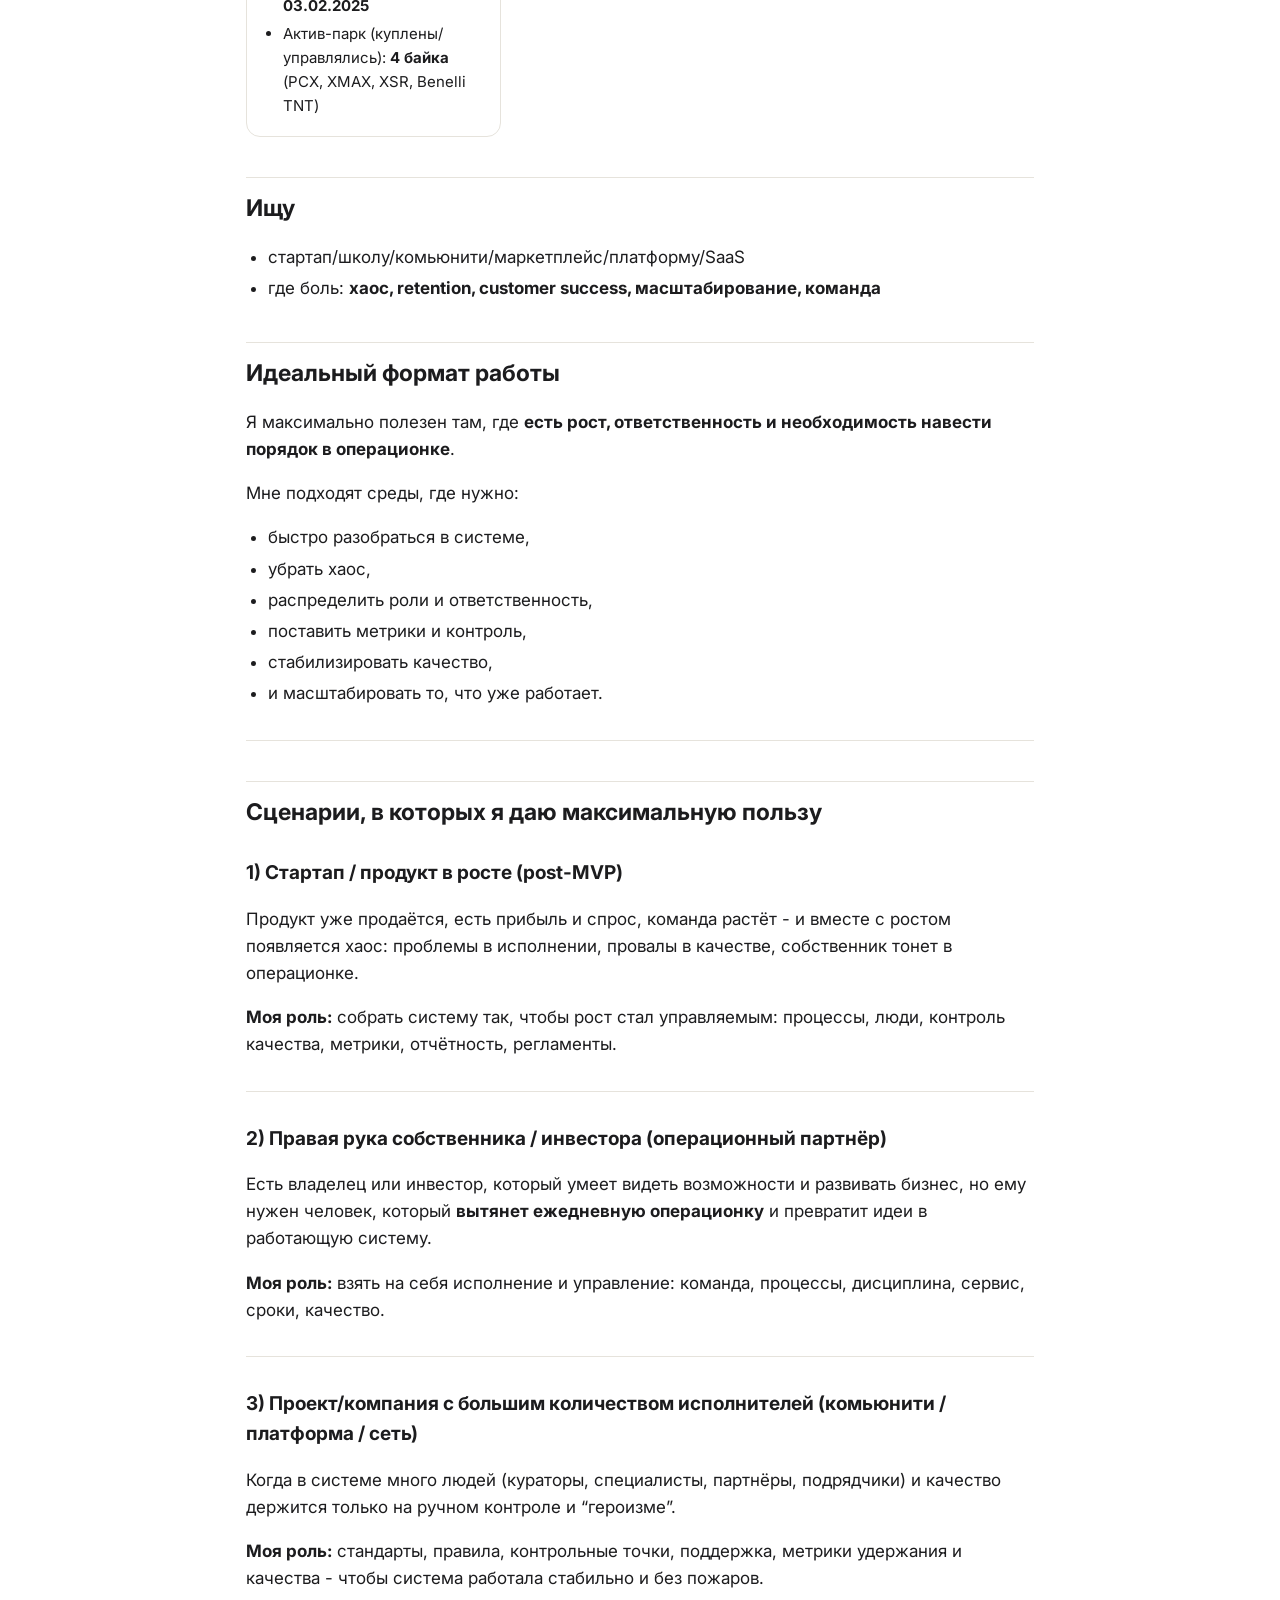
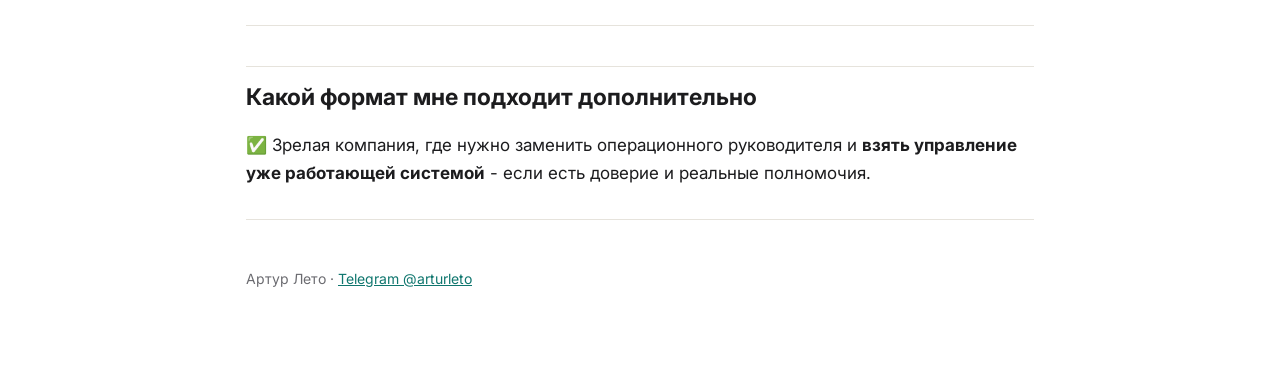
==== commit 4123006d: "Сколько проработал: срок в скобках на карточках и страницах опыта Co-Authored-By: Claude Opus 5.5 <n" ====
--- a/index.html
+++ b/index.html
@@ -22,7 +22,7 @@
 </ul>
 <h2>Опыт</h2>
 <p class="role">Каждый пункт открывается подробным разбором с фото и цифрами.</p>
-<div class="cards"><a class="card" href="exp/action-vacation.html"><img src="img/action-vacation/24.jpg" alt="" loading="lazy"><div class="t"><b>Action Vacation - Тур-лидер / Гид (активные туры по Бали)</b><span>09.2024 - 09.05.2026</span></div></a><a class="card" href="exp/parslead.html"><img src="img/parslead/01.jpg" alt="" loading="lazy"><div class="t"><b>PARSLEAD - Основатель</b><span>1.05.2023 - текущее время</span></div></a><a class="card" href="exp/villas.html"><img src="img/villas/09.jpg" alt="" loading="lazy"><div class="t"><b>Управляющий виллами на Бали</b><span>15.12.2023 - 15.01.2024</span></div></a><a class="card" href="exp/bali-go.html"><img src="img/bali-go/03.jpg" alt="" loading="lazy"><div class="t"><b>Bali Go Travel - сооснователь и операционный партнёр (50/50)</b><span>27.05.2023 - 01.10.2023</span></div></a><a class="card" href="exp/oxio-bikes.html"><img src="img/oxio-bikes/06.jpg" alt="" loading="lazy"><div class="t"><b>OXIO Bikes - запуск и управление прокатом мотобайков на Бали</b><span>2022 - 2025</span></div></a><a class="card" href="exp/pelmeni.html"><img src="img/pelmeni/02.jpg" alt="" loading="lazy"><div class="t"><b>Pelmeni Bali - запуск мини-производства D2C-пельменей на Бали</b><span>31.03.2022 - 28.06.2022</span></div></a><a class="card" href="exp/mlm.html"><img src="img/mlm/01.jpg" alt="" loading="lazy"><div class="t"><b>MLM / Партнёрские сети и построение команды</b><span>2019 - 2022</span></div></a><a class="card" href="exp/infobiz.html"><img src="img/thumbs/infobiz_blog.jpg" alt="" loading="lazy"><div class="t"><b>Инфобизнес и партнёрские программы: как я построил систему “под ключ”</b><span>2015 - 2020</span></div></a><a class="card" href="exp/raritet.html"><img src="img/raritet/03.jpg" alt="" loading="lazy"><div class="t"><b>Семейная мастерская «Раритет» - 7+ лет “правая рука” основателя</b><span>2007 - 2014</span></div></a></div>
+<div class="cards"><a class="card" href="exp/action-vacation.html"><img src="img/action-vacation/24.jpg" alt="" loading="lazy"><div class="t"><b>Action Vacation - Тур-лидер / Гид (активные туры по Бали)</b><span>09.2024 - 09.05.2026 (1 год 8 месяцев)</span></div></a><a class="card" href="exp/parslead.html"><img src="img/parslead/01.jpg" alt="" loading="lazy"><div class="t"><b>PARSLEAD - Основатель</b><span>1.05.2023 - текущее время (3 года 6 месяцев)</span></div></a><a class="card" href="exp/villas.html"><img src="img/villas/09.jpg" alt="" loading="lazy"><div class="t"><b>Управляющий виллами на Бали</b><span>15.12.2023 - 15.01.2024 (1 месяц)</span></div></a><a class="card" href="exp/bali-go.html"><img src="img/bali-go/03.jpg" alt="" loading="lazy"><div class="t"><b>Bali Go Travel - сооснователь и операционный партнёр (50/50)</b><span>27.05.2023 - 01.10.2023 (4 месяца)</span></div></a><a class="card" href="exp/oxio-bikes.html"><img src="img/oxio-bikes/06.jpg" alt="" loading="lazy"><div class="t"><b>OXIO Bikes - запуск и управление прокатом мотобайков на Бали</b><span>2022 - 2025 (2 года 2 месяца)</span></div></a><a class="card" href="exp/pelmeni.html"><img src="img/pelmeni/02.jpg" alt="" loading="lazy"><div class="t"><b>Pelmeni Bali - запуск мини-производства D2C-пельменей на Бали</b><span>31.03.2022 - 28.06.2022 (3 месяца)</span></div></a><a class="card" href="exp/mlm.html"><img src="img/mlm/01.jpg" alt="" loading="lazy"><div class="t"><b>MLM / Партнёрские сети и построение команды</b><span>2019 - 2022 (3 года 4 месяца)</span></div></a><a class="card" href="exp/infobiz.html"><img src="img/thumbs/infobiz_blog.jpg" alt="" loading="lazy"><div class="t"><b>Инфобизнес и партнёрские программы: как я построил систему “под ключ”</b><span>2015 - 2020 (5 лет 3 месяца)</span></div></a><a class="card" href="exp/raritet.html"><img src="img/raritet/03.jpg" alt="" loading="lazy"><div class="t"><b>Семейная мастерская «Раритет» - 7+ лет “правая рука” основателя</b><span>2007 - 2014 (7 лет)</span></div></a></div>
 <h2>Цифры и достижения</h2>
 <div class="nums"><div class="num"><h3>PARSLEAD (B2B Telegram leadgen SaaS, подписка) / Founder</h3><ul>
 <li>Первый клиент: <strong>1 мая 2023</strong> PARSLEAD</li>
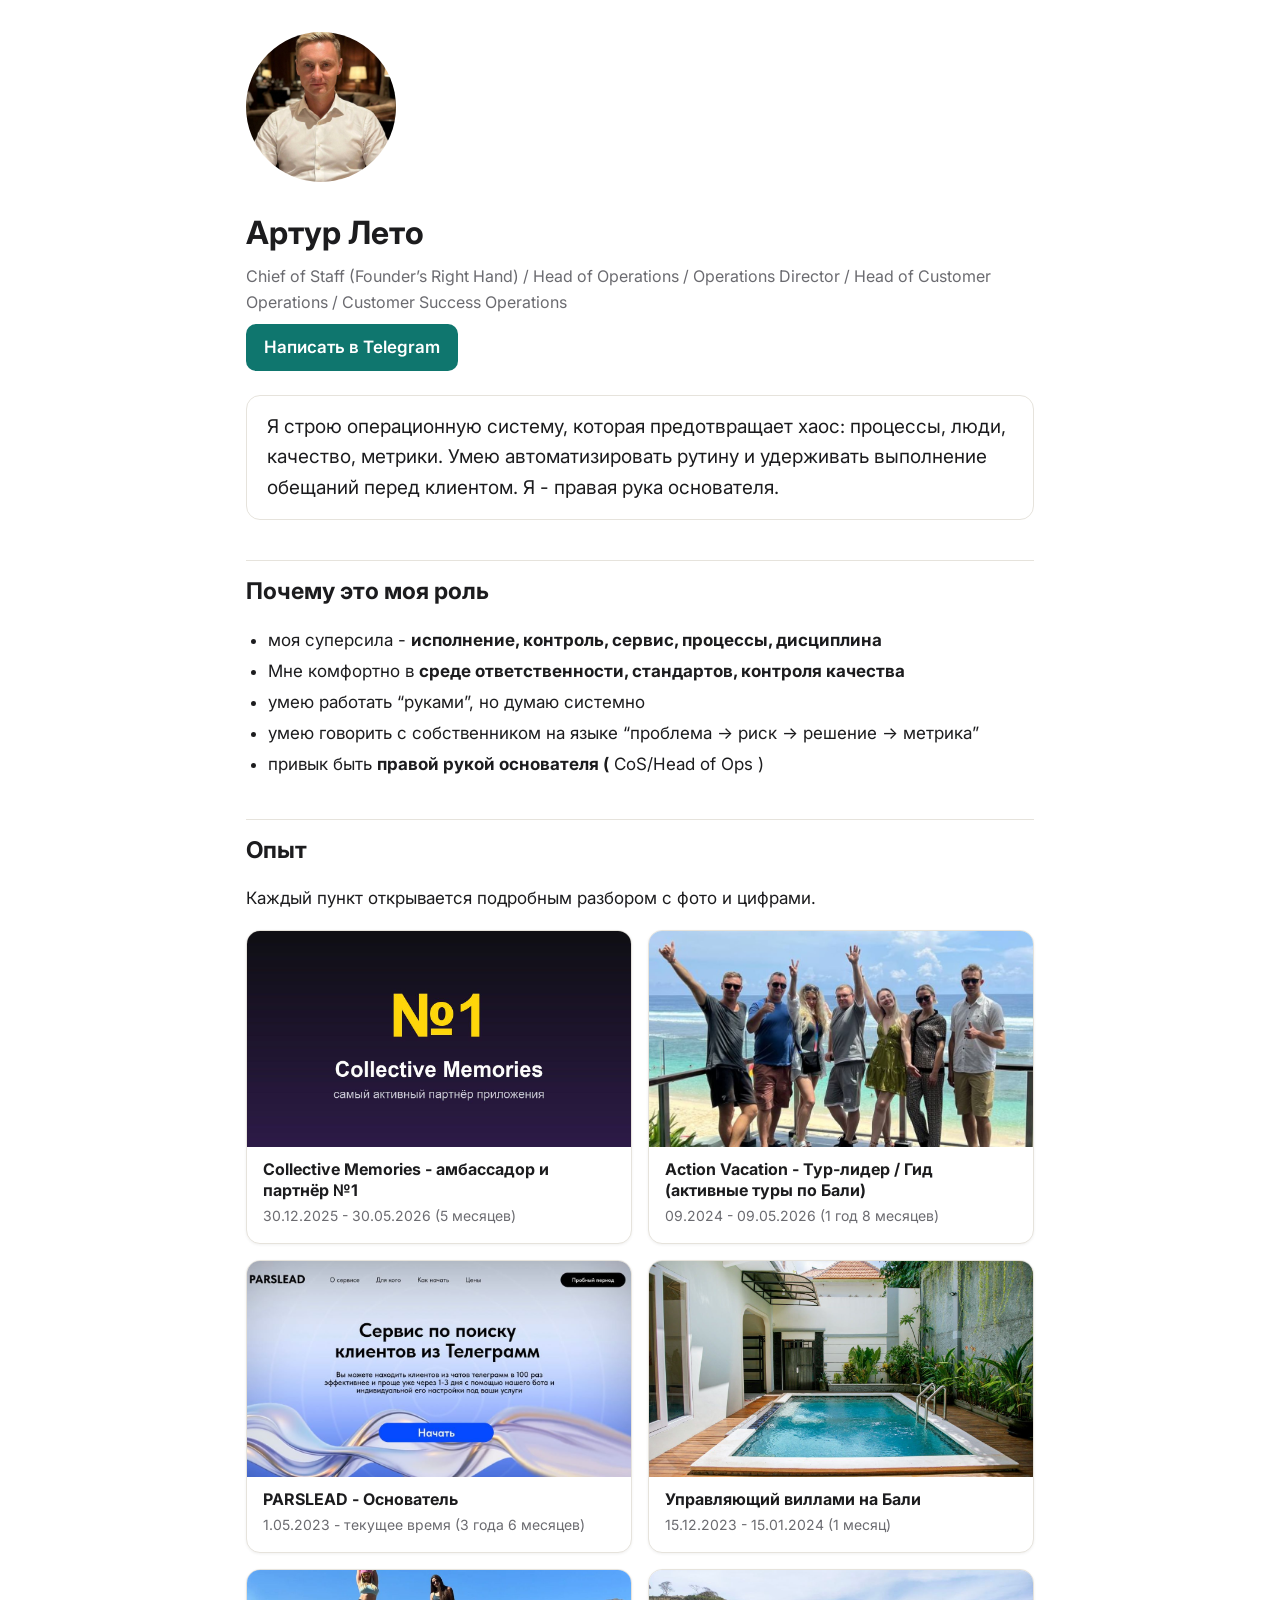
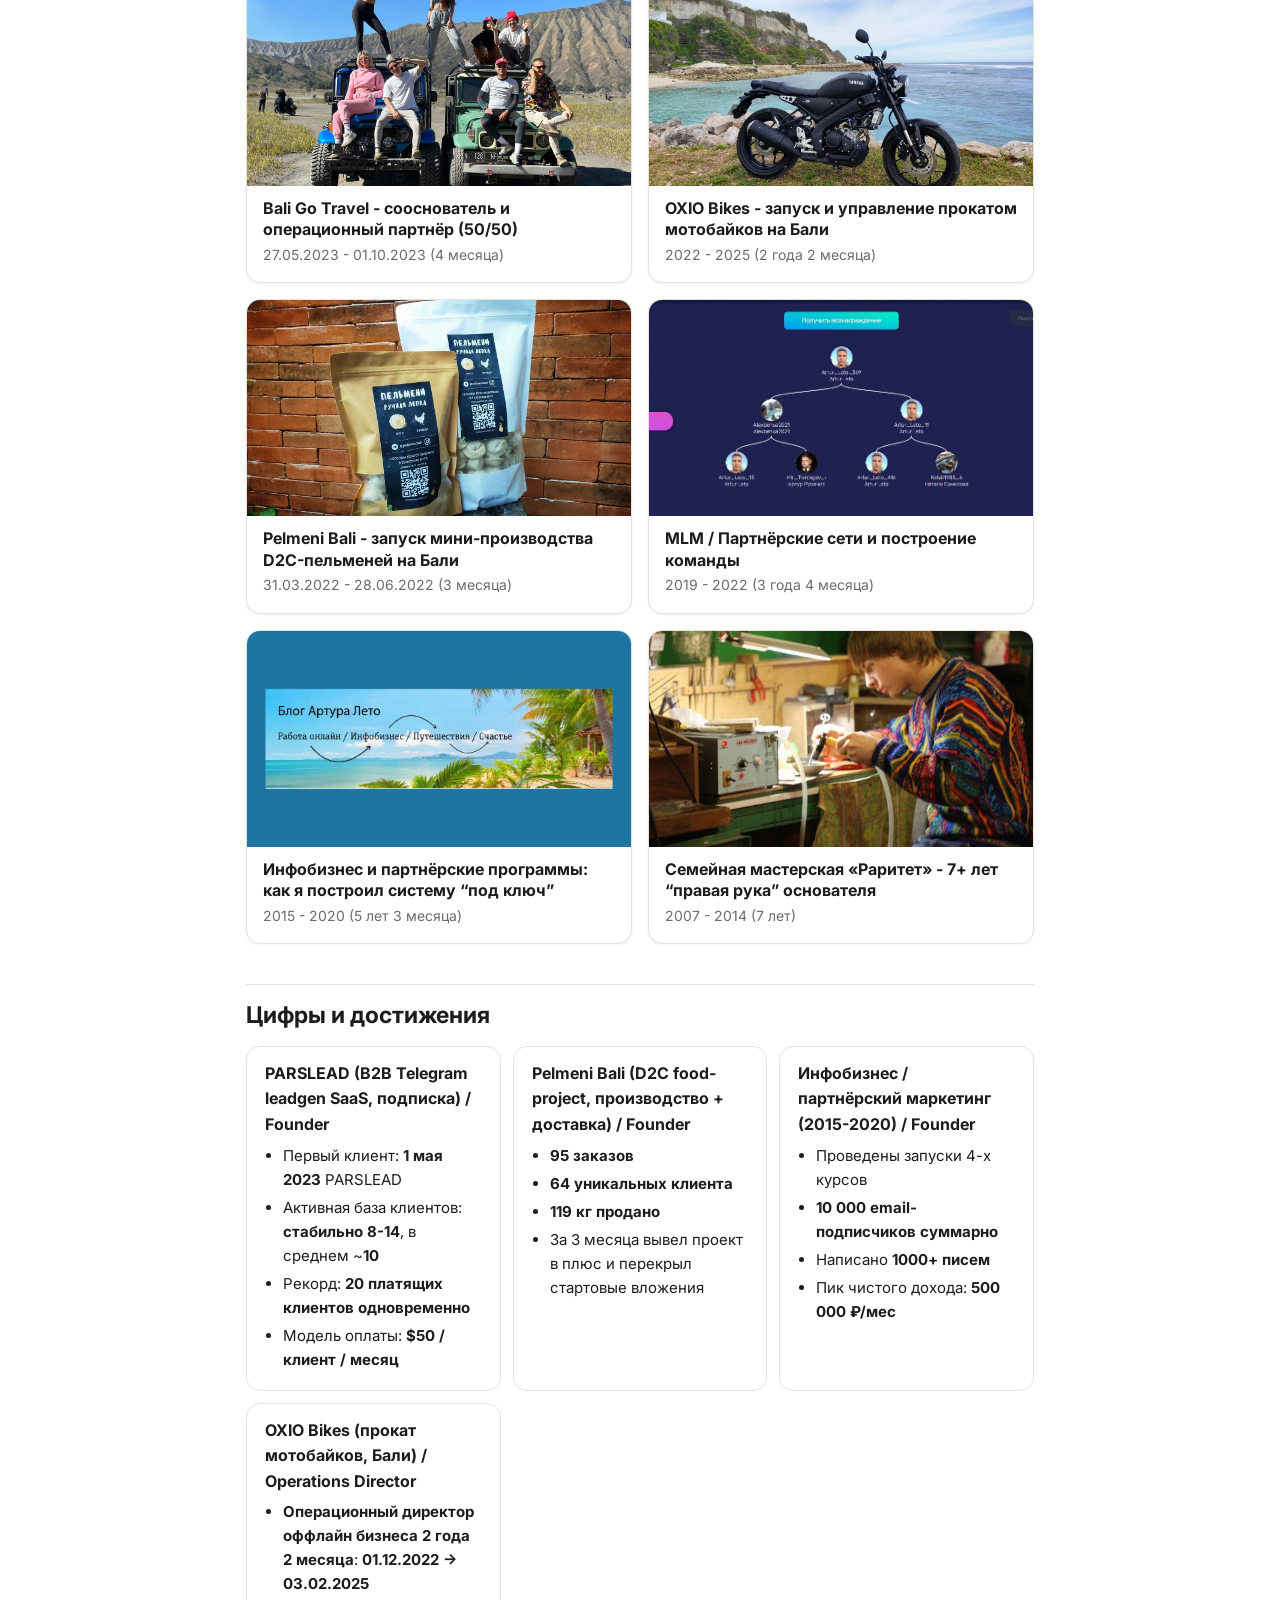
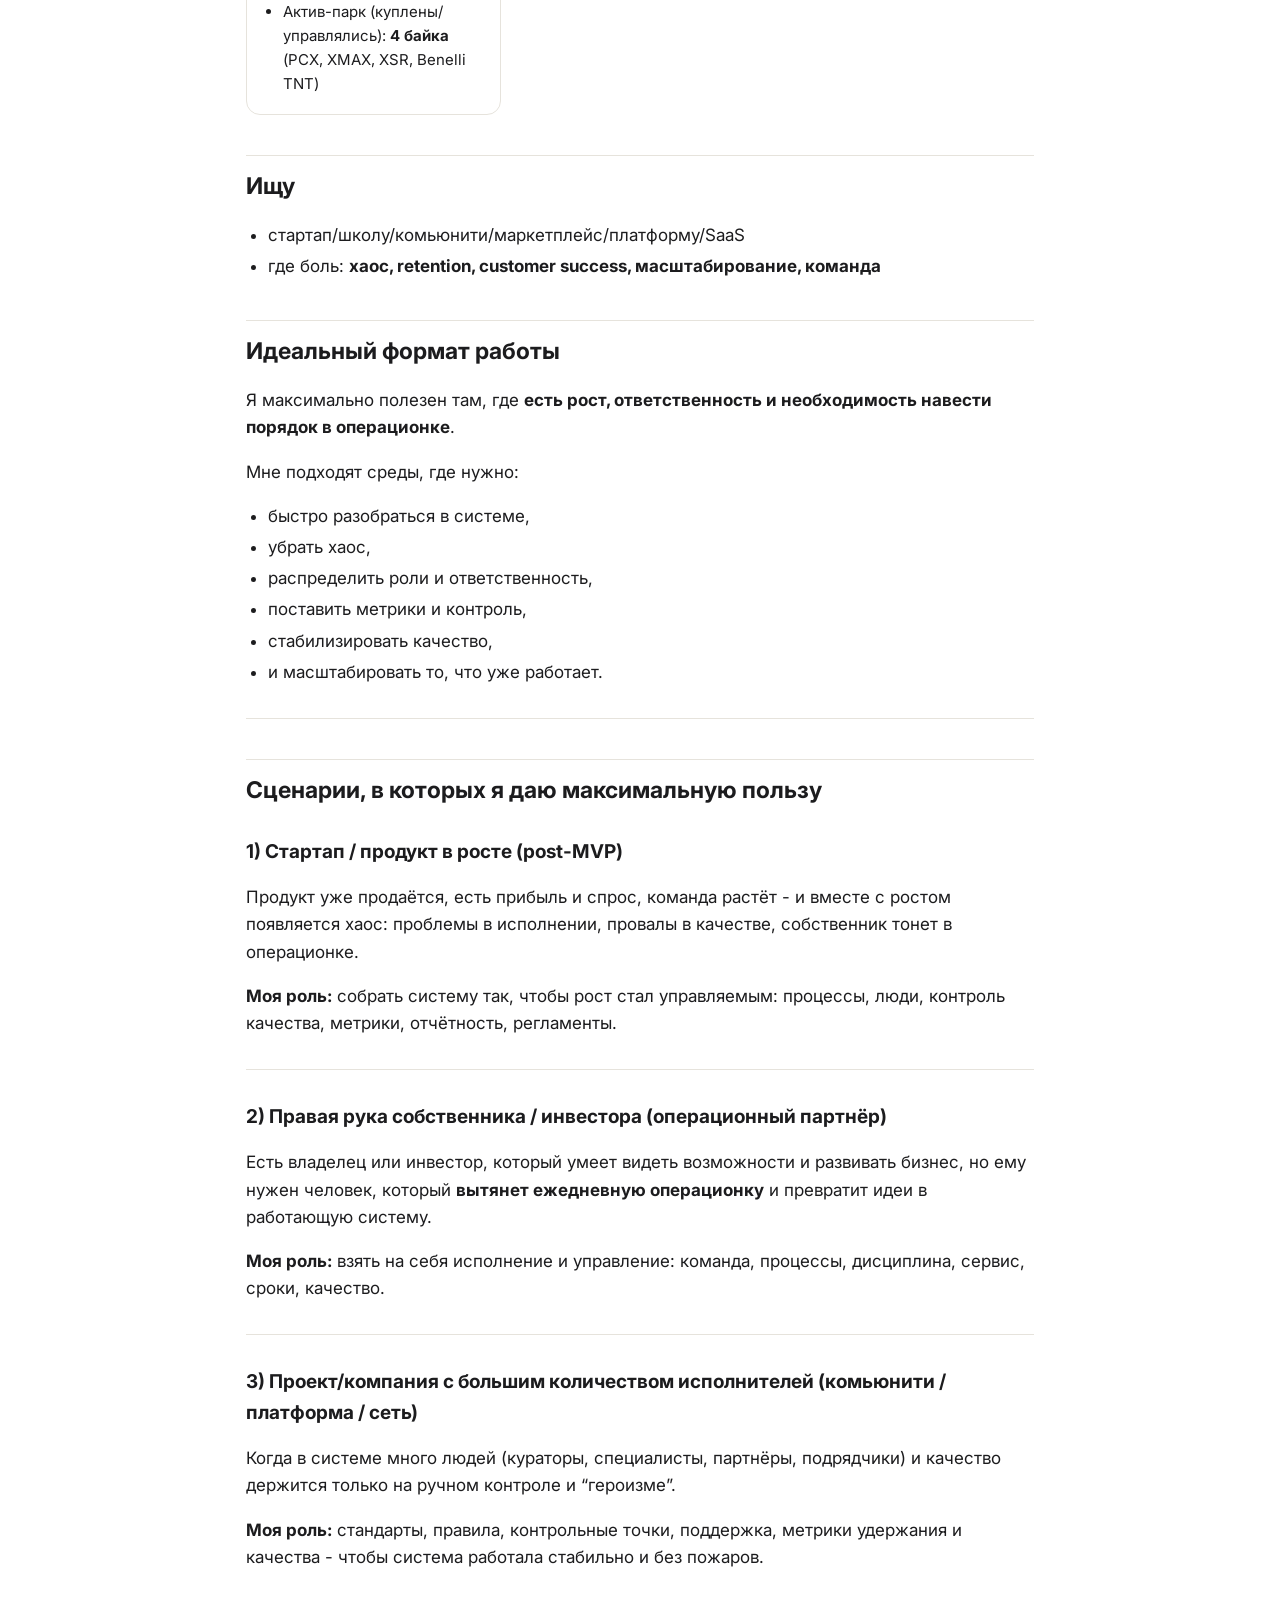
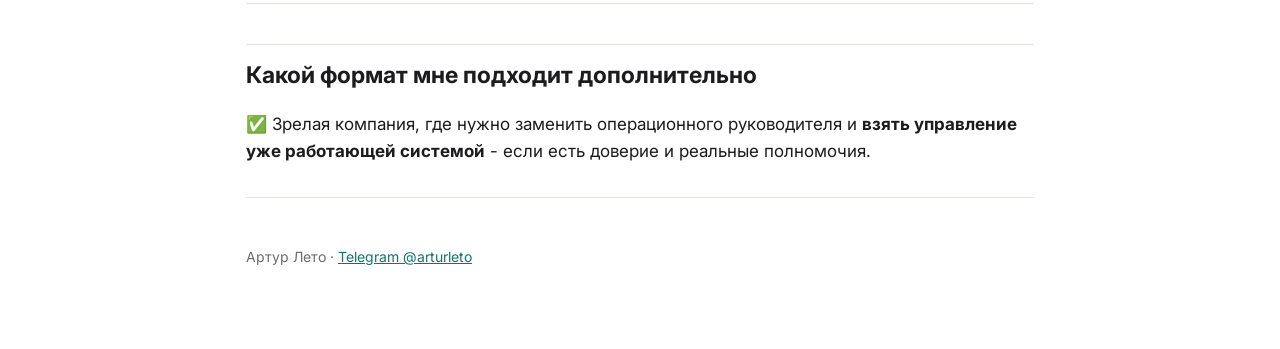
==== commit e472d0ba: "Новый опыт: Collective Memories, амбассадор и партнёр №1 Co-Authored-By: Claude Opus 5.5 <noreply@an" ====
--- a/index.html
+++ b/index.html
@@ -22,7 +22,7 @@
 </ul>
 <h2>Опыт</h2>
 <p class="role">Каждый пункт открывается подробным разбором с фото и цифрами.</p>
-<div class="cards"><a class="card" href="exp/action-vacation.html"><img src="img/action-vacation/24.jpg" alt="" loading="lazy"><div class="t"><b>Action Vacation - Тур-лидер / Гид (активные туры по Бали)</b><span>09.2024 - 09.05.2026 (1 год 8 месяцев)</span></div></a><a class="card" href="exp/parslead.html"><img src="img/parslead/01.jpg" alt="" loading="lazy"><div class="t"><b>PARSLEAD - Основатель</b><span>1.05.2023 - текущее время (3 года 6 месяцев)</span></div></a><a class="card" href="exp/villas.html"><img src="img/villas/09.jpg" alt="" loading="lazy"><div class="t"><b>Управляющий виллами на Бали</b><span>15.12.2023 - 15.01.2024 (1 месяц)</span></div></a><a class="card" href="exp/bali-go.html"><img src="img/bali-go/03.jpg" alt="" loading="lazy"><div class="t"><b>Bali Go Travel - сооснователь и операционный партнёр (50/50)</b><span>27.05.2023 - 01.10.2023 (4 месяца)</span></div></a><a class="card" href="exp/oxio-bikes.html"><img src="img/oxio-bikes/06.jpg" alt="" loading="lazy"><div class="t"><b>OXIO Bikes - запуск и управление прокатом мотобайков на Бали</b><span>2022 - 2025 (2 года 2 месяца)</span></div></a><a class="card" href="exp/pelmeni.html"><img src="img/pelmeni/02.jpg" alt="" loading="lazy"><div class="t"><b>Pelmeni Bali - запуск мини-производства D2C-пельменей на Бали</b><span>31.03.2022 - 28.06.2022 (3 месяца)</span></div></a><a class="card" href="exp/mlm.html"><img src="img/mlm/01.jpg" alt="" loading="lazy"><div class="t"><b>MLM / Партнёрские сети и построение команды</b><span>2019 - 2022 (3 года 4 месяца)</span></div></a><a class="card" href="exp/infobiz.html"><img src="img/thumbs/infobiz_blog.jpg" alt="" loading="lazy"><div class="t"><b>Инфобизнес и партнёрские программы: как я построил систему “под ключ”</b><span>2015 - 2020 (5 лет 3 месяца)</span></div></a><a class="card" href="exp/raritet.html"><img src="img/raritet/03.jpg" alt="" loading="lazy"><div class="t"><b>Семейная мастерская «Раритет» - 7+ лет “правая рука” основателя</b><span>2007 - 2014 (7 лет)</span></div></a></div>
+<div class="cards"><a class="card" href="exp/collective-memories.html"><img src="img/thumbs/cm_cover.jpg" alt="" loading="lazy"><div class="t"><b>Collective Memories - амбассадор и партнёр №1</b><span>30.12.2025 - 30.05.2026 (5 месяцев)</span></div></a><a class="card" href="exp/action-vacation.html"><img src="img/action-vacation/24.jpg" alt="" loading="lazy"><div class="t"><b>Action Vacation - Тур-лидер / Гид (активные туры по Бали)</b><span>09.2024 - 09.05.2026 (1 год 8 месяцев)</span></div></a><a class="card" href="exp/parslead.html"><img src="img/parslead/01.jpg" alt="" loading="lazy"><div class="t"><b>PARSLEAD - Основатель</b><span>1.05.2023 - текущее время (3 года 6 месяцев)</span></div></a><a class="card" href="exp/villas.html"><img src="img/villas/09.jpg" alt="" loading="lazy"><div class="t"><b>Управляющий виллами на Бали</b><span>15.12.2023 - 15.01.2024 (1 месяц)</span></div></a><a class="card" href="exp/bali-go.html"><img src="img/bali-go/03.jpg" alt="" loading="lazy"><div class="t"><b>Bali Go Travel - сооснователь и операционный партнёр (50/50)</b><span>27.05.2023 - 01.10.2023 (4 месяца)</span></div></a><a class="card" href="exp/oxio-bikes.html"><img src="img/oxio-bikes/06.jpg" alt="" loading="lazy"><div class="t"><b>OXIO Bikes - запуск и управление прокатом мотобайков на Бали</b><span>2022 - 2025 (2 года 2 месяца)</span></div></a><a class="card" href="exp/pelmeni.html"><img src="img/pelmeni/02.jpg" alt="" loading="lazy"><div class="t"><b>Pelmeni Bali - запуск мини-производства D2C-пельменей на Бали</b><span>31.03.2022 - 28.06.2022 (3 месяца)</span></div></a><a class="card" href="exp/mlm.html"><img src="img/mlm/01.jpg" alt="" loading="lazy"><div class="t"><b>MLM / Партнёрские сети и построение команды</b><span>2019 - 2022 (3 года 4 месяца)</span></div></a><a class="card" href="exp/infobiz.html"><img src="img/thumbs/infobiz_blog.jpg" alt="" loading="lazy"><div class="t"><b>Инфобизнес и партнёрские программы: как я построил систему “под ключ”</b><span>2015 - 2020 (5 лет 3 месяца)</span></div></a><a class="card" href="exp/raritet.html"><img src="img/raritet/03.jpg" alt="" loading="lazy"><div class="t"><b>Семейная мастерская «Раритет» - 7+ лет “правая рука” основателя</b><span>2007 - 2014 (7 лет)</span></div></a></div>
 <h2>Цифры и достижения</h2>
 <div class="nums"><div class="num"><h3>PARSLEAD (B2B Telegram leadgen SaaS, подписка) / Founder</h3><ul>
 <li>Первый клиент: <strong>1 мая 2023</strong> PARSLEAD</li>
--- a/style.css
+++ b/style.css
@@ -6,7 +6,7 @@
 body{margin:0;overflow-wrap:anywhere;background:var(--bg);color:var(--ink);font:17px/1.6 Inter,system-ui,-apple-system,sans-serif}
 .wrap{max-width:820px;margin:0 auto;padding:24px 16px 80px}
 a{color:var(--acc)}
-img{max-width:100%;height:auto;border-radius:12px;display:block;margin:16px auto}
+img{max-width:100%;max-height:85vh;width:auto;height:auto;border-radius:12px;display:block;margin:16px auto}
 h1{font-size:32px;line-height:1.2;margin:8px 0 12px}
 h2{font-size:23px;margin:40px 0 12px;padding-top:12px;border-top:1px solid var(--line)}
 h3{font-size:19px;margin:28px 0 8px}
@@ -27,6 +27,20 @@
 .card .t{padding:12px 16px 14px}
 .card b{display:block;font-size:16px;line-height:1.35}
 .card span{color:var(--muted);font-size:14px}
+.pair{display:grid;grid-template-columns:1fr 1fr;gap:16px;max-width:640px;margin:16px auto;align-items:start}
+.pair p{margin:0}.pair img{margin:0;border:1px solid var(--line)}
+@media (max-width:600px){.pair{grid-template-columns:1fr;max-width:340px}}
+.row4{display:grid;grid-template-columns:repeat(4,1fr);gap:10px;margin:16px 0}
+.row4 p{margin:0}.row4 img{margin:0;width:100%;aspect-ratio:3/4;object-fit:cover}
+@media (max-width:600px){.row4{grid-template-columns:repeat(2,1fr)}}
+.reviews{columns:3;column-gap:12px;margin:16px 0}
+.reviews p{margin:0 0 12px;break-inside:avoid}.reviews img{margin:0;width:100%;border:1px solid var(--line)}
+@media (max-width:600px){.reviews{columns:2}}
+.grid2{columns:2;column-gap:16px;margin:16px 0}
+.grid2 p{margin:0 0 16px;break-inside:avoid}.grid2 img{margin:0;width:100%;max-height:none}
+.yt{position:relative;width:100%;aspect-ratio:16/9;margin:20px 0;border-radius:12px;overflow:hidden;background:#000}
+.yt-short{aspect-ratio:9/16;max-width:360px;margin:20px auto}
+.yt iframe{position:absolute;inset:0;width:100%;height:100%;border:0}
 .btn-big{display:block;text-align:center;background:var(--acc);color:#fff;padding:16px;border-radius:12px;text-decoration:none;font-weight:700;font-size:18px;margin:48px 0 0}
 @media (prefers-color-scheme:dark){.btn-big{color:#062421}}
 .nums{display:grid;grid-template-columns:repeat(auto-fit,minmax(min(220px,100%),1fr));gap:12px}
